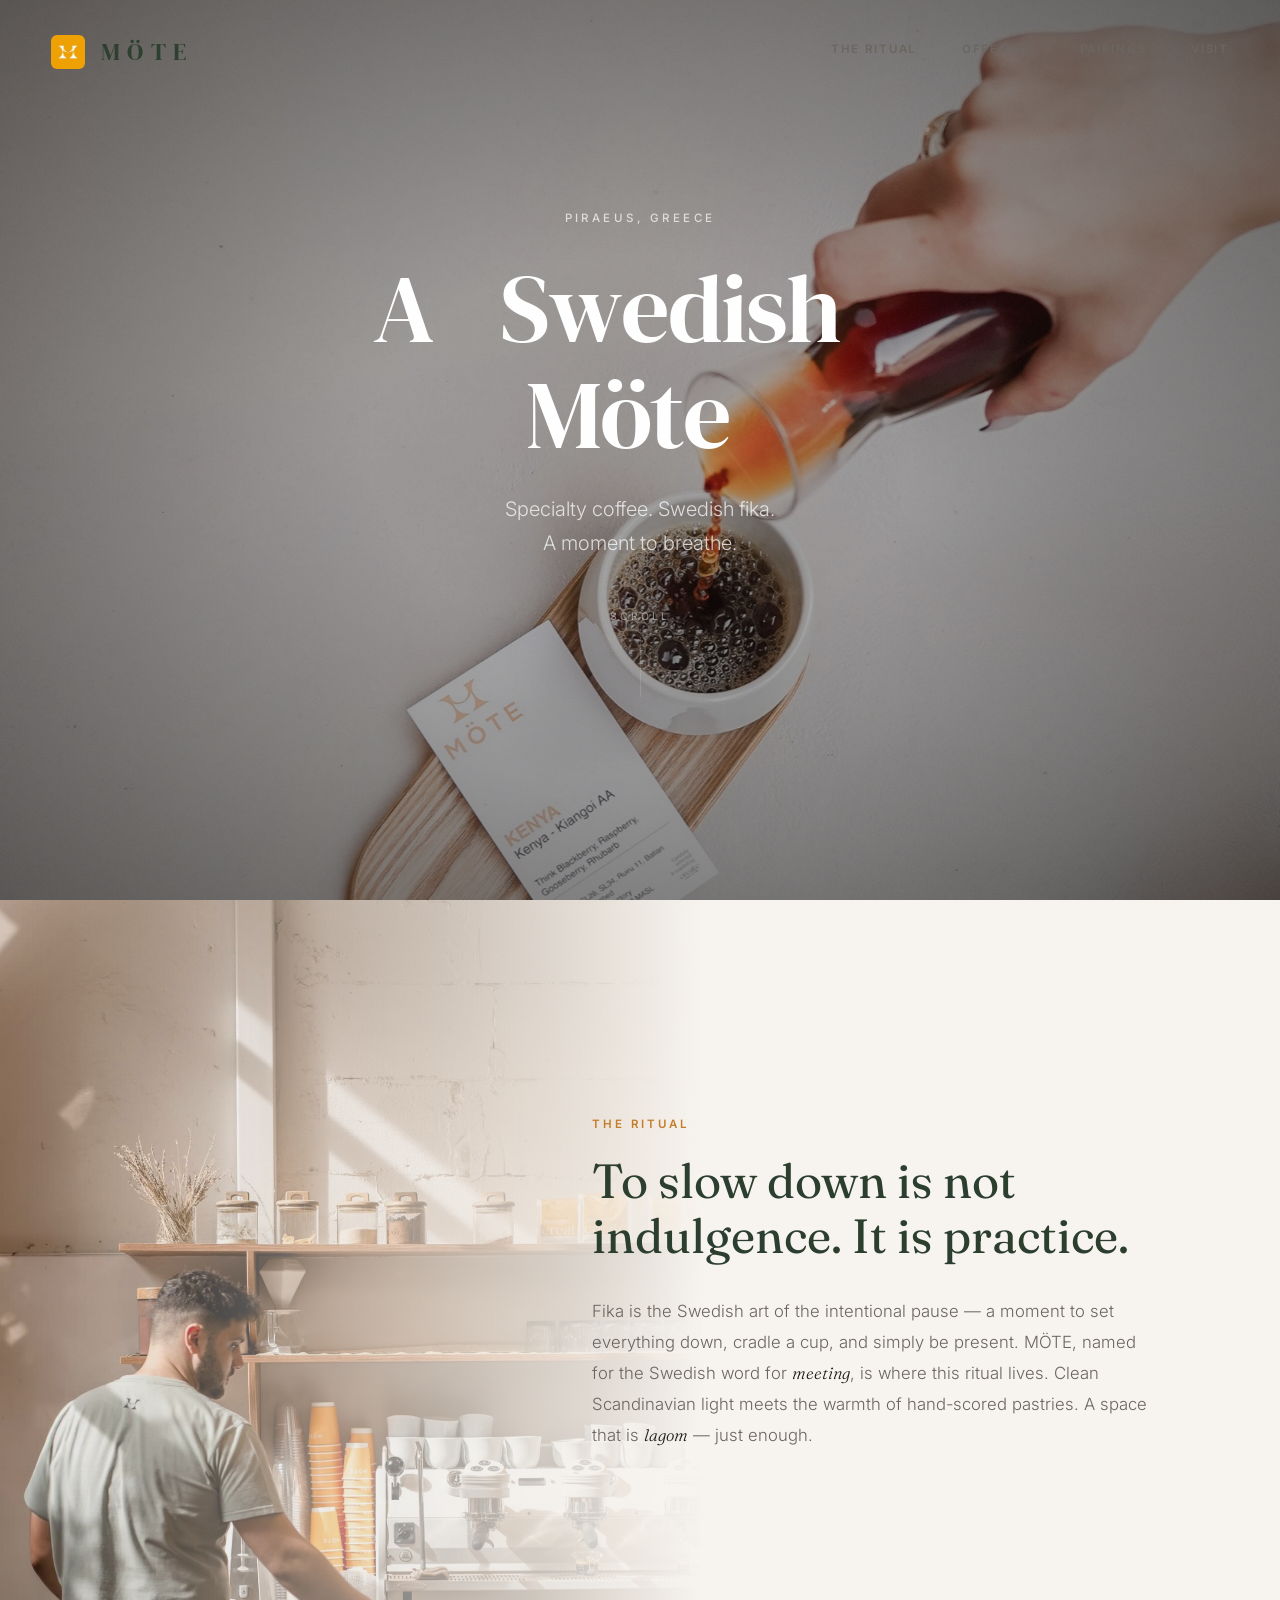
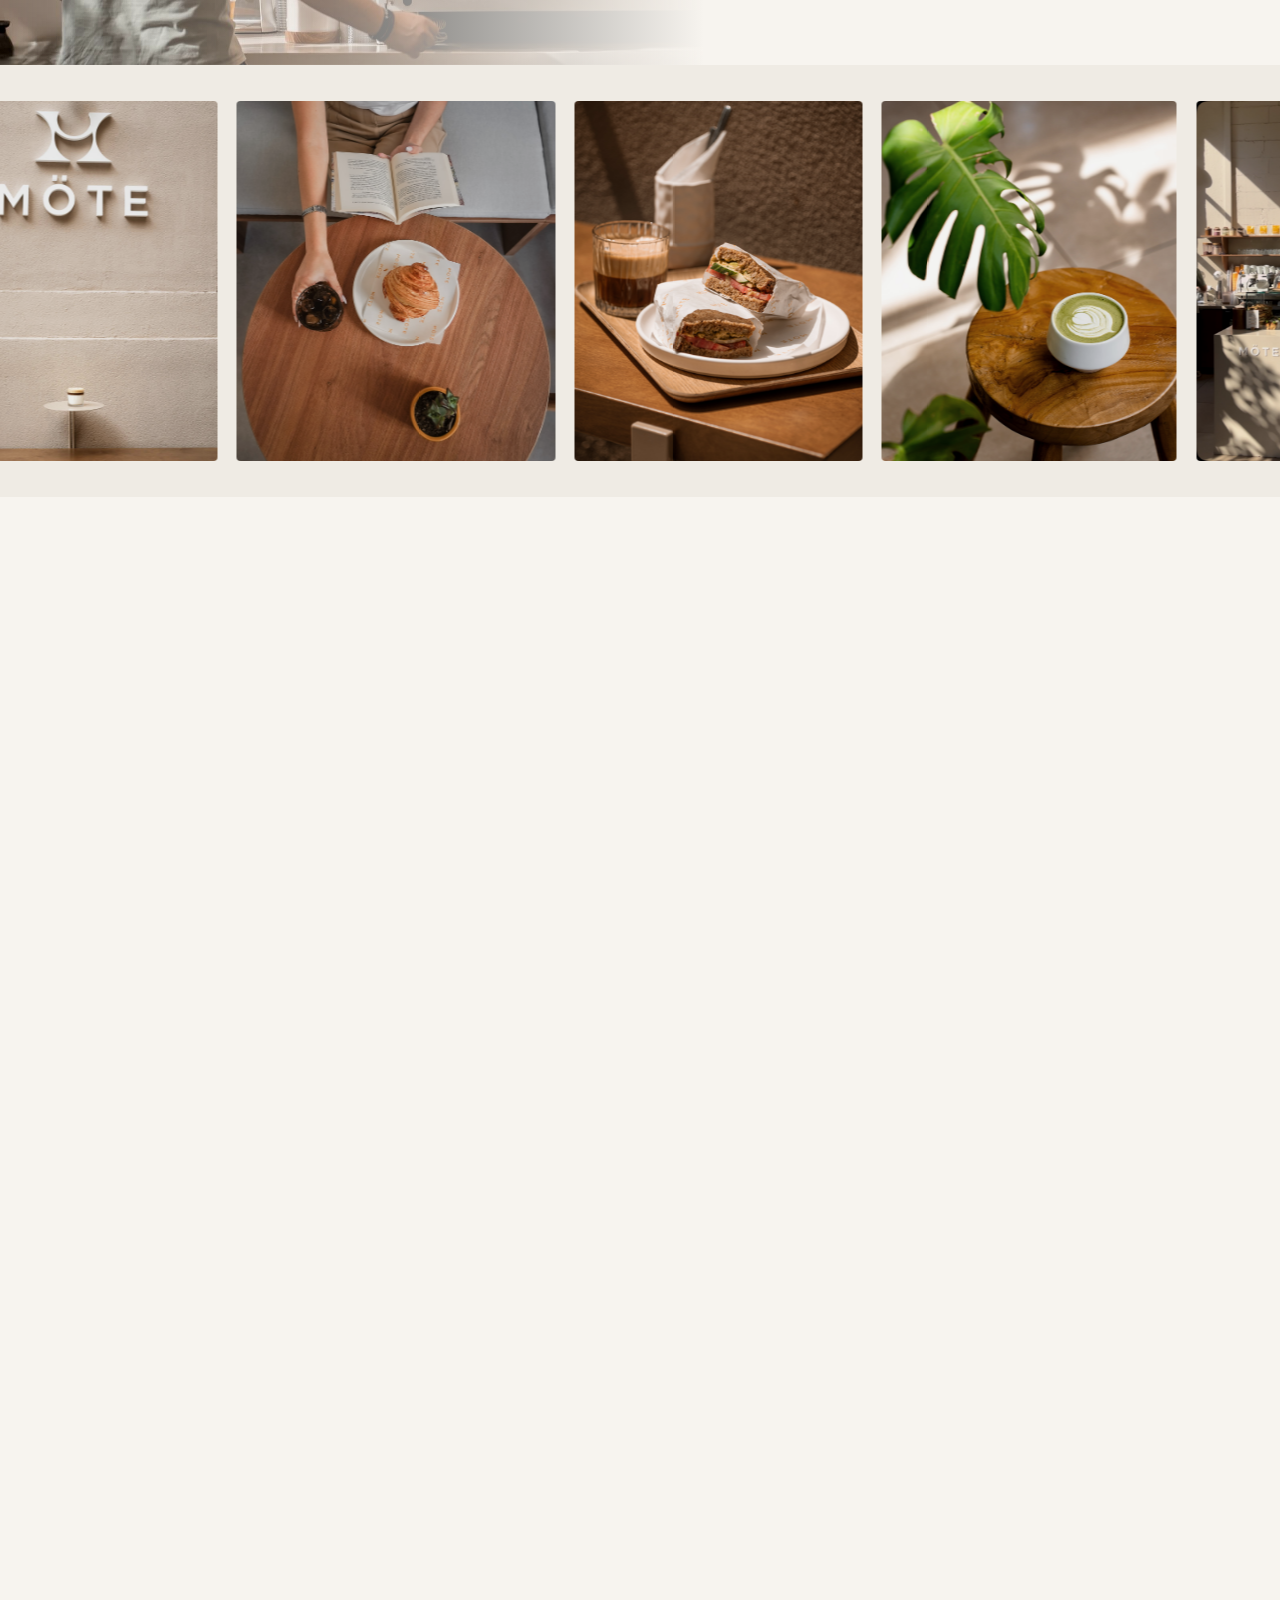
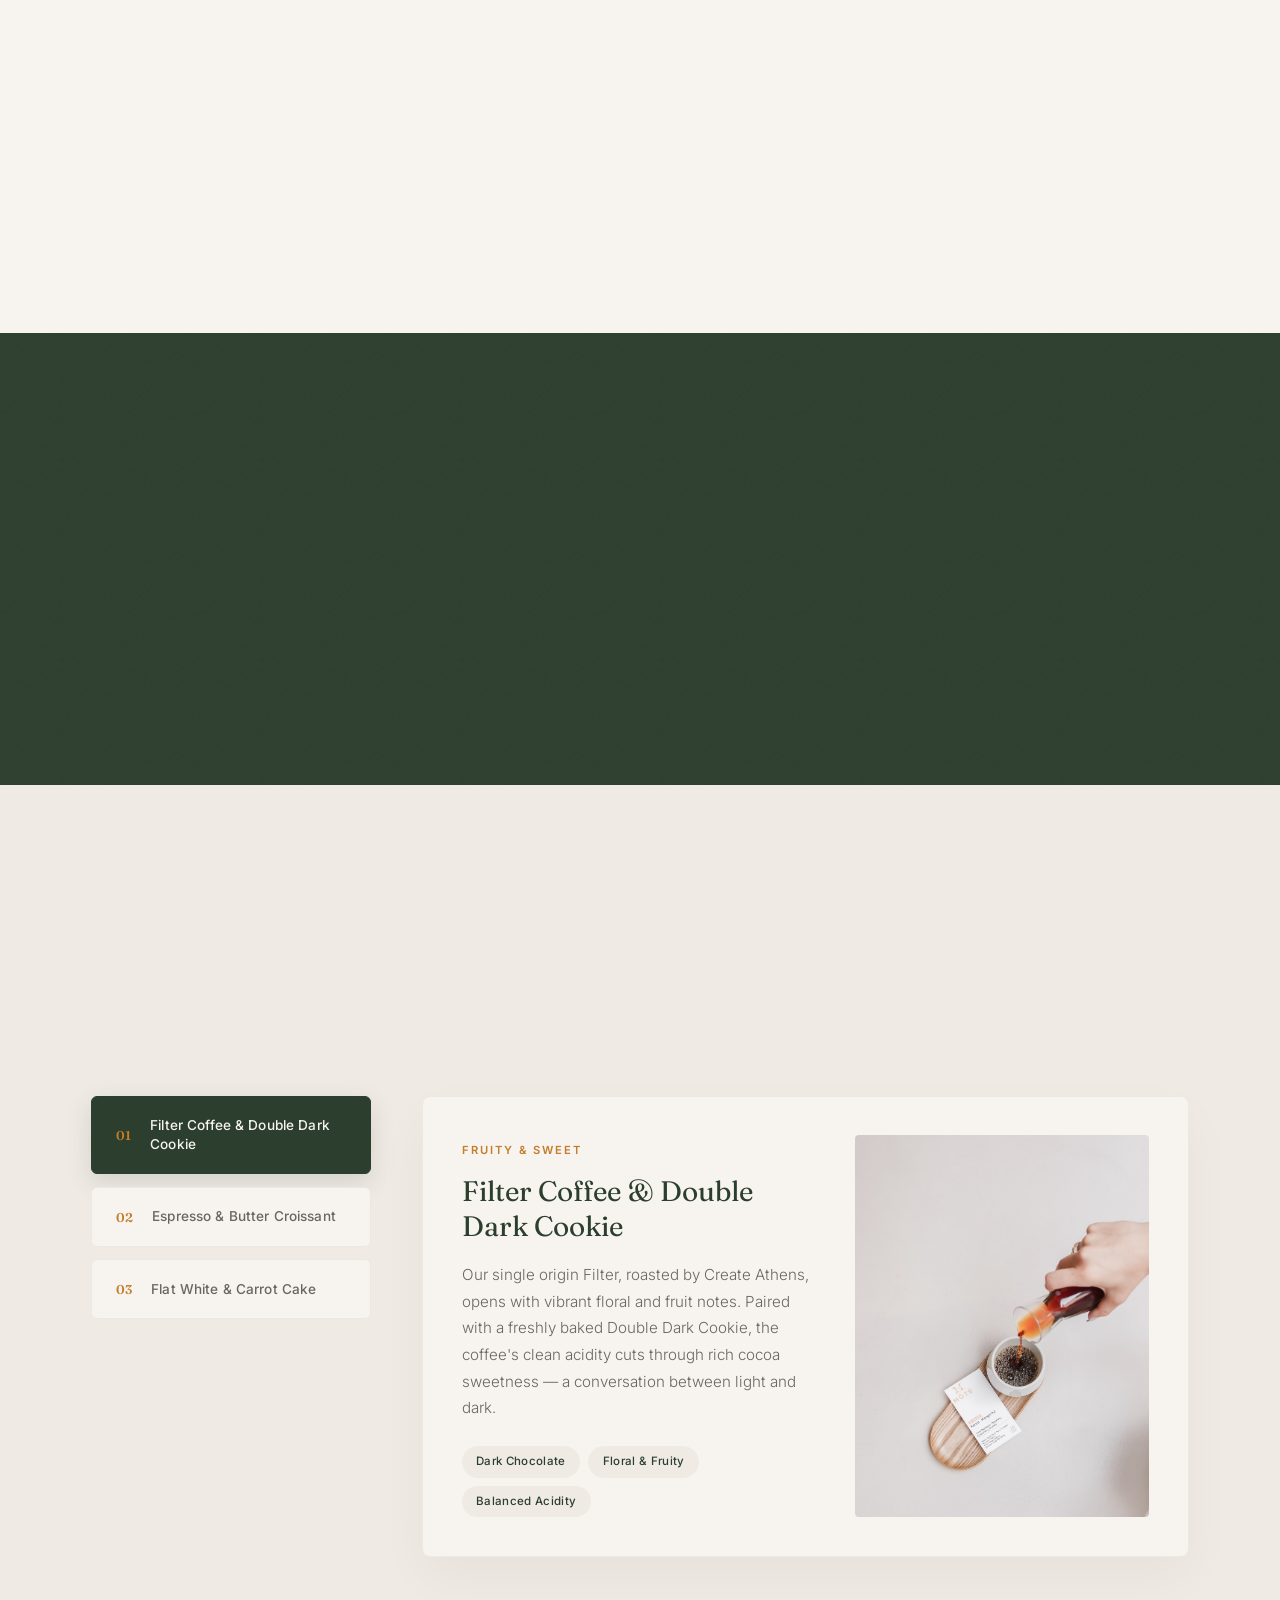
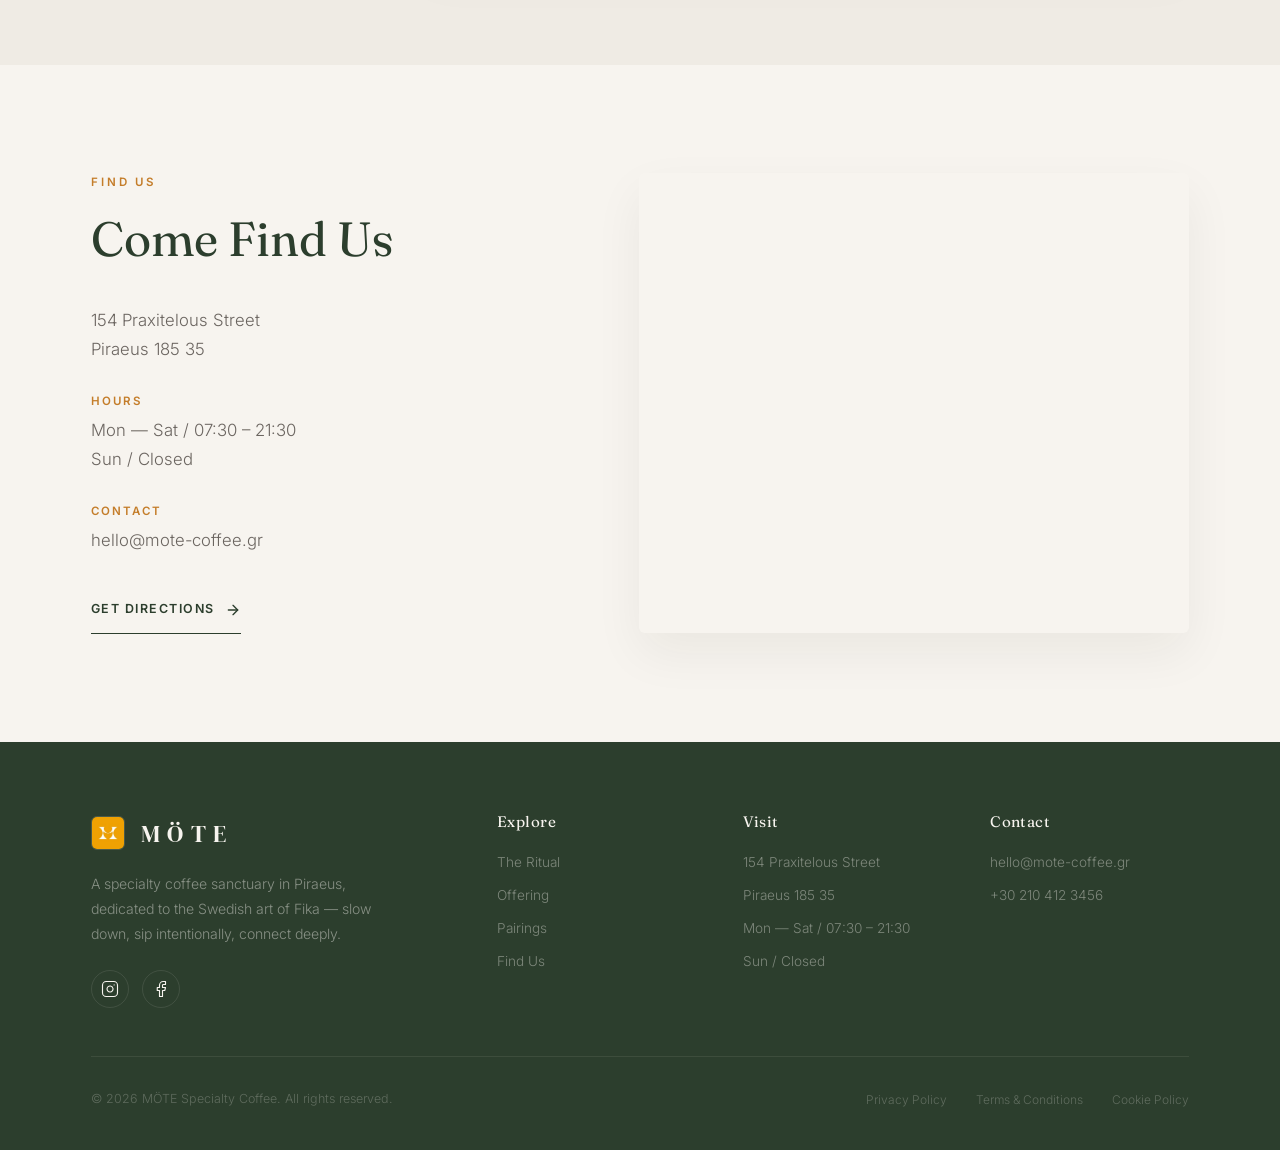
==== index.html @ 681afc08 "Initial commit: Premium Redesign" ====
<!DOCTYPE html>
<html lang="en">

<head>
    <meta charset="UTF-8">
    <meta name="viewport" content="width=device-width, initial-scale=1.0">
    <title>MÖTE | Specialty Coffee & Swedish Fika — Piraeus</title>
    <meta name="description" content="MÖTE is a premium specialty coffee sanctuary in Piraeus, Greece. Dedicated to the Swedish art of Fika — slow down, sip intentionally, connect deeply.">
    <link rel="stylesheet" href="style.css">
    <!-- Google Fonts: DM Serif Display (cinematic display), Fraunces (optical serif), Inter (modern sans) -->
    <link rel="preconnect" href="https://fonts.googleapis.com">
    <link rel="preconnect" href="https://fonts.gstatic.com" crossorigin>
    <link href="https://fonts.googleapis.com/css2?family=DM+Serif+Display:ital@0;1&family=Fraunces:ital,opsz,wght@0,9..144,300..600;1,9..144,300..600&family=Inter:wght@300;400;500;600&display=swap" rel="stylesheet">
</head>

<body>

    <!-- Navigation -->
    <nav class="nav" id="nav">
        <div class="nav-container">
            <a href="#" class="logo">
                <img src="images/logo.jpg" alt="MÖTE Logo" class="logo-icon">
                <span>MÖTE</span>
            </a>
            <div class="nav-links">
                <a href="#fika">The Ritual</a>
                <a href="#menu">Offering</a>
                <a href="#pairing">Pairings</a>
                <a href="#visit">Visit</a>
            </div>
            <button class="nav-toggle" id="nav-toggle" aria-label="Menu" aria-expanded="false">
                <span class="nav-toggle-line"></span>
                <span class="nav-toggle-line"></span>
            </button>
        </div>
    </nav>

    <!-- Mobile Nav Overlay -->
    <div class="nav-overlay" id="nav-overlay">
        <nav class="nav-overlay-content">
            <a href="#fika">The Ritual</a>
            <a href="#menu">Offering</a>
            <a href="#pairing">Pairings</a>
            <a href="#visit">Visit</a>
        </nav>
        <div class="nav-overlay-footer">
            <p>154 Praxitelous, Piraeus</p>
            <p>Mon — Sat / 07:30 – 21:30</p>
        </div>
    </div>

    <main>
        <!-- Hero — Cinematic Full-Bleed -->
        <section class="hero" id="home">
            <div class="hero-media">
                <img src="images/cover.jpg" alt="Specialty coffee and warm atmosphere at MÖTE café" class="hero-img" id="hero-img">
                <div class="hero-grain"></div>
                <div class="hero-vignette"></div>
            </div>
            <div class="hero-content">
                <span class="hero-eyebrow" id="hero-eyebrow">Piraeus, Greece</span>
                <h1 class="hero-title" id="hero-title">A Swedish Möte</h1>
                <p class="hero-subtitle" id="hero-subtitle">Specialty coffee. Swedish fika. <br>A moment to breathe.</p>
                <div class="scroll-cue" id="scroll-cue">
                    <span>Scroll</span>
                    <div class="scroll-line"></div>
                </div>
            </div>
        </section>

        <!-- Philosophy — The Ritual of Fika & Lagom -->
        <section class="philosophy" id="fika">
            <div class="philosophy-image-wrapper">
                <img src="images/621799567_18037394078755387_5032370032714795248_n.jpg"
                    alt="MÖTE barista crafting specialty coffee" class="philosophy-img">
            </div>
            <div class="philosophy-content reveal">
                <span class="label">The Ritual</span>
                <h2>To slow down is not indulgence. It is practice.</h2>
                <p>Fika is the Swedish art of the intentional pause — a moment to set everything down, cradle a cup,
                    and simply be present. MÖTE, named for the Swedish word for <em>meeting</em>, is where this ritual
                    lives. Clean Scandinavian light meets the warmth of hand-scored pastries. A space that is
                    <em>lagom</em> — just enough.</p>
            </div>
        </section>

        <!-- Horizontal Image Gallery -->
        <section class="gallery" id="gallery">
            <div class="gallery-track" id="gallery-track">
                <img src="images/out.jpg" alt="MÖTE café exterior">
                <img src="images/469276581_17969972219803631_2261648514776107215_n.jpg" alt="Coffee preparation">
                <img src="images/482353722_633061116153341_1772977118099903969_n.jpg" alt="Interior atmosphere">
                <img src="images/469221690_17969968943803631_3225462497463304634_n.jpg" alt="Fresh pastries">
                <img src="images/515504996_17994661865803631_379811639104698673_n.jpg" alt="Latte art">
                <img src="images/491689628_661590469967072_8772545290354545613_n.jpg" alt="Barista at work">
                <img src="images/625114309_18165085792397144_1194228851103273685_n.jpg" alt="Coffee beans">
                <img src="images/500056106_695466493179294_767985321428965805_n.jpg" alt="Cozy seating">
                <img src="images/out3.jpg" alt="Street view">
                <img src="images/croissant.jpg" alt="Golden croissant">
            </div>
        </section>

        <!-- Menu — The Offering -->
        <section class="menu" id="menu">
            <div class="container">
                <div class="section-header reveal">
                    <span class="label">The Offering</span>
                    <h2>Roasted with Intention</h2>
                    <div class="menu-tabs">
                        <button class="menu-tab-btn active" data-menu-tab="text">Specialty Board</button>
                        <button class="menu-tab-btn" data-menu-tab="visual">Visual Menu</button>
                    </div>
                </div>

                <!-- Editorial Text Menu -->
                <div class="menu-tab-content active" id="menu-tab-text">
                    <div class="menu-editorial">
                        <div class="menu-category reveal">
                            <div class="menu-category-header">
                                <h3>Specialty Coffee</h3>
                                <span class="cat-count">04 selections</span>
                            </div>
                            <ul class="menu-items reveal-stagger">
                                <li class="menu-item">
                                    <span class="menu-item-name">Filter Coffee</span>
                                    <span class="menu-item-desc">Single origin micro-lots by Create Athens</span>
                                </li>
                                <li class="menu-item">
                                    <span class="menu-item-name">Cold Brew</span>
                                    <span class="menu-item-desc">Slow-steeped, clean, effortlessly smooth</span>
                                </li>
                                <li class="menu-item">
                                    <span class="menu-item-name">Espresso</span>
                                    <span class="menu-item-desc">Double shot, sweet & vibrant</span>
                                </li>
                                <li class="menu-item">
                                    <span class="menu-item-name">Flat White</span>
                                    <span class="menu-item-desc">Silky steamed milk, perfect equilibrium</span>
                                </li>
                            </ul>
                        </div>

                        <div class="menu-category reveal">
                            <div class="menu-category-header">
                                <h3>Cakes & Bakes</h3>
                                <span class="cat-count">04 selections</span>
                            </div>
                            <ul class="menu-items reveal-stagger">
                                <li class="menu-item">
                                    <span class="menu-item-name">Carrot Cake</span>
                                    <span class="menu-item-desc">Moist, warmly spiced, rich cream cheese</span>
                                </li>
                                <li class="menu-item">
                                    <span class="menu-item-name">Butter Croissant</span>
                                    <span class="menu-item-desc">Flaky, golden, baked before dawn</span>
                                </li>
                                <li class="menu-item">
                                    <span class="menu-item-name">Babka Pistachio</span>
                                    <span class="menu-item-desc">Twisted brioche, pistachio cream swirl</span>
                                </li>
                                <li class="menu-item">
                                    <span class="menu-item-name">Double Dark Cookie</span>
                                    <span class="menu-item-desc">Soft-baked, premium dark chocolate chunks</span>
                                </li>
                            </ul>
                        </div>

                        <div class="menu-category reveal">
                            <div class="menu-category-header">
                                <h3>Between Breads</h3>
                                <span class="cat-count">04 selections</span>
                            </div>
                            <ul class="menu-items reveal-stagger">
                                <li class="menu-item">
                                    <span class="menu-item-name">Truffle Bresaola</span>
                                    <span class="menu-item-desc">Aged bresaola, truffle paste, rocket, sourdough</span>
                                </li>
                                <li class="menu-item">
                                    <span class="menu-item-name">Salmon Bagel</span>
                                    <span class="menu-item-desc">Cured salmon, cream cheese, fresh dill</span>
                                </li>
                                <li class="menu-item">
                                    <span class="menu-item-name">Avo Toast</span>
                                    <span class="menu-item-desc">Smashed avocado, cherry tomato, microgreens</span>
                                </li>
                                <li class="menu-item">
                                    <span class="menu-item-name">Möte Egg Salad</span>
                                    <span class="menu-item-desc">Signature house-made, soft brioche bun</span>
                                </li>
                            </ul>
                        </div>
                    </div>
                </div>

                <!-- Visual Menu -->
                <div class="menu-tab-content" id="menu-tab-visual">
                    <div class="menu-boards-grid">
                        <div class="menu-board-card reveal">
                            <a href="Menu – Möte_files/mote_piraeus_menu_easter_01.jpg" target="_blank"
                                class="menu-board-link">
                                <img src="Menu – Möte_files/mote_piraeus_menu_easter_01.jpg" alt="MÖTE Menu Page 1"
                                    class="menu-board-img">
                                <div class="menu-board-overlay">
                                    <span class="zoom-icon">⤢</span>
                                    <span>View Full Menu</span>
                                </div>
                            </a>
                        </div>
                        <div class="menu-board-card reveal">
                            <a href="Menu – Möte_files/mote_piraeus_menu_easter_02.jpg" target="_blank"
                                class="menu-board-link">
                                <img src="Menu – Möte_files/mote_piraeus_menu_easter_02.jpg" alt="MÖTE Menu Page 2"
                                    class="menu-board-img">
                                <div class="menu-board-overlay">
                                    <span class="zoom-icon">⤢</span>
                                    <span>View Full Menu</span>
                                </div>
                            </a>
                        </div>
                    </div>
                </div>
            </div>
        </section>

        <!-- Definition Banner — MÖTE -->
        <section class="visual-break">
            <div class="definition-wrapper reveal">
                <h2 class="def-title">MÖTE</h2>
                <p class="def-phonetic">möte (Swedish) · /ˈmøː.tɛ/</p>
                <p class="def-meaning"><strong>meeting;</strong> an unplanned encounter or an agreed upon event</p>
                <p class="def-quote">"A moment shared over coffee. An encounter with intention."</p>
            </div>
        </section>

        <!-- Fika Pairing Guide -->
        <section class="pairing" id="pairing">
            <div class="container">
                <div class="section-header reveal">
                    <span class="label">The Perfect Match</span>
                    <h2>Perfect Together</h2>
                    <p class="section-subtitle">Every roast has a counterpart. Every bite, a companion.</p>
                </div>

                <div class="pairing-container reveal">
                    <div class="pairing-selector">
                        <button class="pairing-btn active magnetic" data-pairing="filter">
                            <span class="btn-num">01</span>
                            <span class="btn-text">Filter Coffee & Double Dark Cookie</span>
                        </button>
                        <button class="pairing-btn magnetic" data-pairing="espresso">
                            <span class="btn-num">02</span>
                            <span class="btn-text">Espresso & Butter Croissant</span>
                        </button>
                        <button class="pairing-btn magnetic" data-pairing="flatwhite">
                            <span class="btn-num">03</span>
                            <span class="btn-text">Flat White & Carrot Cake</span>
                        </button>
                    </div>

                    <div class="pairing-display">
                        <div class="pairing-card active" id="pair-filter">
                            <div class="pair-info">
                                <span class="pair-tag">Fruity & Sweet</span>
                                <h3>Filter Coffee & Double Dark Cookie</h3>
                                <p class="pair-desc">Our single origin Filter, roasted by Create Athens, opens with
                                    vibrant floral and fruit notes. Paired with a freshly baked Double Dark Cookie, the
                                    coffee's clean acidity cuts through rich cocoa sweetness — a conversation between
                                    light and dark.</p>
                                <div class="flavor-notes">
                                    <span>Dark Chocolate</span>
                                    <span>Floral & Fruity</span>
                                    <span>Balanced Acidity</span>
                                </div>
                            </div>
                            <div class="pair-image">
                                <img src="images/cover.jpg" alt="Filter Coffee and Double Dark Cookie pairing">
                            </div>
                        </div>

                        <div class="pairing-card reverse" id="pair-espresso">
                            <div class="pair-info">
                                <span class="pair-tag">Classic Morning</span>
                                <h3>Espresso & Butter Croissant</h3>
                                <p class="pair-desc">A double shot of our Create Athens blend — rich cacao, dark cherry
                                    undertones. Alongside a flaky, golden croissant: bold bitterness meets buttery
                                    warmth. The simplest rituals are often the most complete.</p>
                                <div class="flavor-notes">
                                    <span>Dark Chocolate</span>
                                    <span>Flaky Butter</span>
                                    <span>Cherry Acidity</span>
                                </div>
                            </div>
                            <div class="pair-image">
                                <img src="images/croissant.jpg" alt="Espresso and Butter Croissant pairing">
                            </div>
                        </div>

                        <div class="pairing-card" id="pair-flatwhite">
                            <div class="pair-info">
                                <span class="pair-tag">Cozy Comfort</span>
                                <h3>Flat White & Carrot Cake</h3>
                                <p class="pair-desc">Silky steamed milk meets our smooth blend — toasted hazelnut
                                    warmth. A forkful of moist, spiced carrot cake with cream cheese. The kind of
                                    afternoon you don't want to end.</p>
                                <div class="flavor-notes">
                                    <span>Toasted Hazelnut</span>
                                    <span>Warm Spices</span>
                                    <span>Sweet Frosting</span>
                                </div>
                            </div>
                            <div class="pair-image">
                                <img src="images/capucino.jpg" alt="Flat White and Carrot Cake pairing">
                            </div>
                        </div>
                    </div>
                </div>
            </div>
        </section>

        <!-- Visit -->
        <section class="visit" id="visit">
            <div class="container">
                <div class="visit-grid">
                    <div class="visit-info reveal">
                        <span class="label">Find Us</span>
                        <h2>Come Find Us</h2>
                        <div class="info-block">
                            <p>154 Praxitelous Street</p>
                            <p>Piraeus 185 35</p>
                        </div>
                        <div class="info-block">
                            <h4>Hours</h4>
                            <p>Mon — Sat / 07:30 – 21:30</p>
                            <p>Sun / Closed</p>
                        </div>
                        <div class="info-block">
                            <h4>Contact</h4>
                            <p>hello@mote-coffee.gr</p>
                        </div>
                        <a href="https://maps.google.com/?q=Möte+Specialty+Coffee+Piraeus" target="_blank"
                            rel="noopener noreferrer" class="directions-link magnetic">
                            Get Directions
                            <svg width="16" height="16" viewBox="0 0 24 24" fill="none" stroke="currentColor"
                                stroke-width="2" stroke-linecap="round" stroke-linejoin="round">
                                <line x1="5" y1="12" x2="19" y2="12"></line>
                                <polyline points="12 5 19 12 12 19"></polyline>
                            </svg>
                        </a>
                    </div>
                    <div class="visit-map reveal">
                        <iframe
                            src="https://maps.google.com/maps?q=M%C3%B6te%20Specialty%20Coffee,%20%CE%A0%CF%81%CE%B1%CE%BE%CE%B9%CF%84%CE%AD%CE%BB%CE%BF%CF%85%CF%82%20154,%20%CE%A0%CE%B5%CE%B9%CF%81%CE%B1%CE%B9%CE%AC%CF%82%20185%2035&t=&z=17&ie=UTF8&iwloc=&output=embed"
                            width="100%" height="460" style="border:0;" allowfullscreen="" loading="lazy"
                            referrerpolicy="no-referrer-when-downgrade" title="MÖTE café location on Google Maps"></iframe>
                    </div>
                </div>
            </div>
        </section>
    </main>

    <!-- Footer -->
    <footer class="footer">
        <div class="footer-container">
            <div class="footer-top">
                <div class="footer-brand">
                    <a href="#" class="logo">
                        <img src="images/logo.jpg" alt="MÖTE Logo" class="logo-icon">
                        <span>MÖTE</span>
                    </a>
                    <p class="footer-tagline">A specialty coffee sanctuary in Piraeus, dedicated to the Swedish art of
                        Fika — slow down, sip intentionally, connect deeply.</p>
                    <div class="footer-socials">
                        <a href="https://www.instagram.com/mote.coffee/" target="_blank" rel="noopener noreferrer"
                            aria-label="Instagram" class="magnetic">
                            <svg width="18" height="18" viewBox="0 0 24 24" fill="none" stroke="currentColor"
                                stroke-width="1.5" stroke-linecap="round" stroke-linejoin="round">
                                <rect x="2" y="2" width="20" height="20" rx="5" ry="5"></rect>
                                <path d="M16 11.37A4 4 0 1 1 12.63 8 4 4 0 0 1 16 11.37z"></path>
                                <line x1="17.5" y1="6.5" x2="17.51" y2="6.5"></line>
                            </svg>
                        </a>
                        <a href="https://www.facebook.com/mote.coffee/?locale=el_GR/" target="_blank"
                            rel="noopener noreferrer" aria-label="Facebook" class="magnetic">
                            <svg width="18" height="18" viewBox="0 0 24 24" fill="none" stroke="currentColor"
                                stroke-width="1.5" stroke-linecap="round" stroke-linejoin="round">
                                <path d="M18 2h-3a5 5 0 0 0-5 5v3H7v4h3v8h4v-8h3l1-4h-4V7a1 1 0 0 1 1-1h3z"></path>
                            </svg>
                        </a>
                    </div>
                </div>

                <div class="footer-column">
                    <h5>Explore</h5>
                    <ul>
                        <li><a href="#fika">The Ritual</a></li>
                        <li><a href="#menu">Offering</a></li>
                        <li><a href="#pairing">Pairings</a></li>
                        <li><a href="#visit">Find Us</a></li>
                    </ul>
                </div>

                <div class="footer-column">
                    <h5>Visit</h5>
                    <ul>
                        <li>154 Praxitelous Street</li>
                        <li>Piraeus 185 35</li>
                        <li>Mon — Sat / 07:30 – 21:30</li>
                        <li>Sun / Closed</li>
                    </ul>
                </div>

                <div class="footer-column">
                    <h5>Contact</h5>
                    <ul>
                        <li><a href="mailto:hello@mote-coffee.gr">hello@mote-coffee.gr</a></li>
                        <li><a href="tel:+302104123456">+30 210 412 3456</a></li>
                    </ul>
                </div>
            </div>

            <div class="footer-bottom">
                <p>&copy; 2026 MÖTE Specialty Coffee. All rights reserved.</p>
                <div class="footer-legal">
                    <a href="#">Privacy Policy</a>
                    <a href="#">Terms & Conditions</a>
                    <a href="#">Cookie Policy</a>
                </div>
            </div>
        </div>
    </footer>

    <script src="main.js"></script>
</body>

</html>
---- style.css ----
/* ============================================================
   MÖTE — Premium Specialty Coffee & Swedish Fika
   Bespoke Digital Experience
   ============================================================ */

/* --- Design Tokens --- */
:root {
    /* Color Palette — Nordic Luxury */
    --bg-primary: #F7F4EF;
    --bg-secondary: #EFEBE4;
    --bg-tertiary: #E8E3DA;
    --text-primary: #1A1A18;
    --text-secondary: #6B6560;
    --text-tertiary: #9A9490;
    --accent-deep: #2C3E2D;
    --accent-warm: #C47D2A;
    --accent-cream: #E8DFD0;
    --border-subtle: rgba(44, 62, 45, 0.06);
    --white: #FFFFFF;

    /* Typography */
    --font-display: 'DM Serif Display', serif;
    --font-serif: 'Fraunces', serif;
    --font-sans: 'Inter', sans-serif;

    /* Spacing */
    --gutter: clamp(1.5rem, 4vw, 6rem);
    --section-pad: clamp(6rem, 12vh, 12rem);

    /* Transitions */
    --ease-out-expo: cubic-bezier(0.16, 1, 0.3, 1);
    --ease-out-quart: cubic-bezier(0.25, 1, 0.5, 1);
    --ease-in-out: cubic-bezier(0.65, 0, 0.35, 1);
    --t-fast: 0.35s;
    --t-medium: 0.7s;
    --t-slow: 1.2s;
}

/* --- Reset --- */
*, *::before, *::after {
    margin: 0;
    padding: 0;
    box-sizing: border-box;
}

html {
    font-size: 16px;
    -webkit-text-size-adjust: 100%;
}

body {
    background-color: var(--bg-primary);
    color: var(--text-primary);
    font-family: var(--font-sans);
    font-weight: 400;
    line-height: 1.65;
    -webkit-font-smoothing: antialiased;
    -moz-osx-font-smoothing: grayscale;
    overflow-x: hidden;
}

img {
    display: block;
    max-width: 100%;
    height: auto;
}

a {
    color: inherit;
    text-decoration: none;
}

button {
    background: none;
    border: none;
    cursor: pointer;
    font-family: inherit;
}

ul {
    list-style: none;
}

/* --- Film Grain Overlay --- */
body::after {
    content: '';
    position: fixed;
    top: 0;
    left: 0;
    width: 100%;
    height: 100%;
    pointer-events: none;
    z-index: 9999;
    opacity: 0.025;
    background-image: url("data:image/svg+xml,%3Csvg viewBox='0 0 256 256' xmlns='http://www.w3.org/2000/svg'%3E%3Cfilter id='noise'%3E%3CfeTurbulence type='fractalNoise' baseFrequency='0.9' numOctaves='4' stitchTiles='stitch'/%3E%3C/filter%3E%3Crect width='100%25' height='100%25' filter='url(%23noise)'/%3E%3C/svg%3E");
    background-repeat: repeat;
    background-size: 200px 200px;
}

/* ============================================================
   TYPOGRAPHY
   ============================================================ */
h1, h2, h3, h4, h5 {
    font-weight: 400;
    line-height: 1.1;
}

h1 {
    font-family: var(--font-display);
    font-size: clamp(3.2rem, 8vw, 6rem);
    letter-spacing: -0.02em;
    color: var(--white);
}

h2 {
    font-family: var(--font-serif);
    font-size: clamp(2rem, 4.5vw, 3rem);
    color: var(--accent-deep);
    line-height: 1.15;
}

h3 {
    font-family: var(--font-serif);
    font-size: clamp(1.4rem, 2.5vw, 1.8rem);
    color: var(--accent-deep);
}

.label {
    display: block;
    font-family: var(--font-sans);
    text-transform: uppercase;
    letter-spacing: 0.25em;
    font-size: 0.72rem;
    font-weight: 600;
    color: var(--accent-warm);
    margin-bottom: 1.2rem;
}

/* ============================================================
   NAVIGATION
   ============================================================ */
.nav {
    position: fixed;
    top: 0;
    width: 100%;
    padding: 2rem 0;
    z-index: 1000;
    transition: background var(--t-fast) ease,
                padding var(--t-fast) ease,
                box-shadow var(--t-fast) ease;
}

.nav.scrolled {
    background: rgba(247, 244, 239, 0.88);
    backdrop-filter: blur(20px);
    -webkit-backdrop-filter: blur(20px);
    padding: 1rem 0;
    box-shadow: 0 1px 0 var(--border-subtle);
}

.nav-container {
    max-width: 1400px;
    margin: 0 auto;
    padding: 0 var(--gutter);
    display: flex;
    justify-content: space-between;
    align-items: center;
}

.logo {
    display: flex;
    align-items: center;
    gap: 1rem;
    text-decoration: none;
    transition: opacity var(--t-fast) ease;
}

.logo:hover {
    opacity: 0.75;
}

.logo-icon {
    height: 34px;
    width: 34px;
    border-radius: 6px;
    object-fit: cover;
}

.logo span {
    font-family: var(--font-display);
    font-size: 1.5rem;
    letter-spacing: 0.3em;
    color: var(--accent-deep);
}

.nav-links {
    display: flex;
    align-items: center;
    gap: 2.8rem;
}

.nav-links a {
    position: relative;
    font-size: 0.72rem;
    font-weight: 600;
    text-transform: uppercase;
    letter-spacing: 0.15em;
    color: var(--text-secondary);
    transition: color var(--t-fast) ease;
    padding-bottom: 4px;
}

.nav-links a::after {
    content: '';
    position: absolute;
    bottom: 0;
    left: 0;
    width: 0;
    height: 1.5px;
    background: var(--accent-warm);
    transition: width var(--t-fast) var(--ease-out-expo);
}

.nav-links a:hover,
.nav-links a.active {
    color: var(--text-primary);
}

.nav-links a:hover::after,
.nav-links a.active::after {
    width: 100%;
}

/* --- Mobile Nav Toggle --- */
.nav-toggle {
    display: none;
    flex-direction: column;
    justify-content: center;
    align-items: center;
    width: 44px;
    height: 44px;
    gap: 7px;
    z-index: 1100;
    position: relative;
}

.nav-toggle-line {
    display: block;
    width: 26px;
    height: 1.5px;
    background: var(--accent-deep);
    transition: transform var(--t-fast) var(--ease-out-expo),
                opacity var(--t-fast) ease;
    transform-origin: center;
}

.nav-toggle.active .nav-toggle-line:first-child {
    transform: translateY(4.25px) rotate(45deg);
}

.nav-toggle.active .nav-toggle-line:last-child {
    transform: translateY(-4.25px) rotate(-45deg);
}

/* --- Mobile Nav Overlay --- */
.nav-overlay {
    position: fixed;
    inset: 0;
    background: var(--bg-primary);
    z-index: 1050;
    display: flex;
    flex-direction: column;
    justify-content: center;
    align-items: center;
    opacity: 0;
    visibility: hidden;
    transition: opacity var(--t-medium) var(--ease-out-expo),
                visibility 0s linear var(--t-medium);
}

.nav-overlay.open {
    opacity: 1;
    visibility: visible;
    transition: opacity var(--t-medium) var(--ease-out-expo),
                visibility 0s linear 0s;
}

.nav-overlay-content {
    display: flex;
    flex-direction: column;
    align-items: center;
    gap: 0;
}

.nav-overlay-content a {
    font-family: var(--font-display);
    font-size: clamp(2rem, 6vw, 3rem);
    color: var(--accent-deep);
    padding: 0.6em 0;
    transform: translateY(30px);
    opacity: 0;
    transition: transform var(--t-medium) var(--ease-out-expo),
                opacity var(--t-medium) ease,
                color var(--t-fast) ease;
}

.nav-overlay.open .nav-overlay-content a {
    transform: translateY(0);
    opacity: 1;
}

.nav-overlay.open .nav-overlay-content a:nth-child(1) { transition-delay: 0.15s; }
.nav-overlay.open .nav-overlay-content a:nth-child(2) { transition-delay: 0.22s; }
.nav-overlay.open .nav-overlay-content a:nth-child(3) { transition-delay: 0.29s; }
.nav-overlay.open .nav-overlay-content a:nth-child(4) { transition-delay: 0.36s; }

.nav-overlay-content a:hover {
    color: var(--accent-warm);
}

.nav-overlay-footer {
    position: absolute;
    bottom: 3rem;
    text-align: center;
    opacity: 0;
    transform: translateY(15px);
    transition: all var(--t-medium) var(--ease-out-expo) 0.4s;
}

.nav-overlay.open .nav-overlay-footer {
    opacity: 1;
    transform: translateY(0);
}

.nav-overlay-footer p {
    font-size: 0.8rem;
    color: var(--text-tertiary);
    line-height: 1.8;
    font-weight: 300;
}

/* ============================================================
   HERO — Cinematic Full-Bleed
   ============================================================ */
.hero {
    position: relative;
    height: 100vh;
    height: 100dvh;
    min-height: 600px;
    display: flex;
    align-items: center;
    justify-content: center;
    text-align: center;
    overflow: hidden;
}

.hero-media {
    position: absolute;
    inset: 0;
    z-index: 1;
}

.hero-media img {
    width: 100%;
    height: 100%;
    object-fit: cover;
    transform: scale(1.08);
    transition: transform 0.1s ease-out;
    will-change: transform;
    filter: brightness(0.7) contrast(1.05) saturate(1.05);
}

.hero-vignette {
    position: absolute;
    inset: 0;
    background: radial-gradient(ellipse at center, transparent 30%, rgba(20, 18, 15, 0.5) 100%);
    z-index: 2;
}

.hero-grain {
    position: absolute;
    inset: 0;
    z-index: 3;
    opacity: 0.06;
    background-image: url("data:image/svg+xml,%3Csvg viewBox='0 0 512 512' xmlns='http://www.w3.org/2000/svg'%3E%3Cfilter id='noise'%3E%3CfeTurbulence type='fractalNoise' baseFrequency='0.65' numOctaves='3' stitchTiles='stitch'/%3E%3C/filter%3E%3Crect width='100%25' height='100%25' filter='url(%23noise)'/%3E%3C/svg%3E");
    background-repeat: repeat;
    background-size: 256px;
    pointer-events: none;
}

.hero-content {
    position: relative;
    z-index: 10;
    max-width: 800px;
    padding: 0 var(--gutter);
}

.hero-eyebrow {
    display: inline-block;
    font-size: 0.72rem;
    font-weight: 500;
    letter-spacing: 0.3em;
    text-transform: uppercase;
    color: rgba(255, 255, 255, 0.7);
    margin-bottom: 1.8rem;
    opacity: 0;
    transform: translateY(15px);
    transition: all var(--t-medium) var(--ease-out-expo);
}

.hero-eyebrow.visible {
    opacity: 1;
    transform: translateY(0);
}

.hero-title {
    margin-bottom: 1.5rem;
    color: var(--white);
}

/* Split text animation — each .char wrapper */
.hero-title .word {
    display: inline-block;
    overflow: hidden;
    vertical-align: bottom;
    margin-right: 0.25em;
}

.hero-title .char {
    display: inline-block;
    transform: translateY(110%);
    transition: transform 0.8s var(--ease-out-expo);
}

.hero-title .char.visible {
    transform: translateY(0);
}

.hero-subtitle {
    font-size: clamp(1rem, 1.8vw, 1.25rem);
    color: rgba(255, 255, 255, 0.75);
    font-weight: 300;
    line-height: 1.7;
    margin-bottom: 3rem;
    opacity: 0;
    transform: translateY(20px);
    transition: all var(--t-medium) var(--ease-out-expo);
}

.hero-subtitle.visible {
    opacity: 1;
    transform: translateY(0);
}

.scroll-cue {
    display: flex;
    flex-direction: column;
    align-items: center;
    gap: 0.8rem;
    opacity: 0;
    transform: translateY(15px);
    transition: all var(--t-medium) var(--ease-out-expo);
}

.scroll-cue.visible {
    opacity: 1;
    transform: translateY(0);
}

.scroll-cue span {
    font-size: 0.65rem;
    text-transform: uppercase;
    letter-spacing: 0.3em;
    color: rgba(255, 255, 255, 0.45);
    font-weight: 500;
}

.scroll-line {
    width: 1px;
    height: 60px;
    background: rgba(255, 255, 255, 0.12);
    position: relative;
    overflow: hidden;
}

.scroll-line::after {
    content: '';
    position: absolute;
    top: -100%;
    left: 0;
    width: 100%;
    height: 100%;
    background: var(--accent-warm);
    animation: scrollPulse 2.2s var(--ease-in-out) infinite;
}

@keyframes scrollPulse {
    0% { top: -100%; }
    100% { top: 100%; }
}

/* ============================================================
   CONTAINERS & LAYOUT
   ============================================================ */
.container {
    max-width: 1200px;
    margin: 0 auto;
    padding: var(--section-pad) var(--gutter);
}

.section-header {
    text-align: center;
    margin-bottom: clamp(3.5rem, 7vh, 6rem);
}

.section-header h2 {
    margin-top: 0.5rem;
}

.section-subtitle {
    font-size: clamp(1rem, 1.2vw, 1.1rem);
    color: var(--text-secondary);
    max-width: 520px;
    margin: 1.2rem auto 0;
    font-weight: 300;
    line-height: 1.7;
}

/* ============================================================
   PHILOSOPHY SECTION — Asymmetric Split
   ============================================================ */
.philosophy {
    min-height: 85vh;
    display: flex;
    align-items: center;
    justify-content: flex-end;
    padding: 0 10%;
    position: relative;
    overflow: hidden;
}

.philosophy-image-wrapper {
    position: absolute;
    top: 0;
    left: 0;
    width: 55%;
    height: 100%;
    overflow: hidden;
}

.philosophy-image-wrapper::after {
    content: '';
    position: absolute;
    inset: 0;
    background: linear-gradient(90deg, rgba(247, 244, 239, 0) 0%, var(--bg-primary) 100%);
    pointer-events: none;
}

.philosophy-img {
    width: 100%;
    height: 100%;
    object-fit: cover;
    object-position: 20% center;
    filter: brightness(0.92) contrast(1.02) saturate(0.95);
    transition: transform var(--t-slow) var(--ease-out-expo);
    will-change: transform;
}

.philosophy:hover .philosophy-img {
    transform: scale(1.03);
}

.philosophy-content {
    position: relative;
    z-index: 2;
    max-width: 560px;
}

.philosophy-content h2 {
    margin-bottom: 2rem;
}

.philosophy-content p {
    font-size: clamp(1.05rem, 1.3vw, 1.2rem);
    color: var(--text-secondary);
    line-height: 1.85;
    font-weight: 300;
}

.philosophy-content em {
    font-family: var(--font-serif);
    font-style: italic;
    color: var(--text-primary);
}

/* ============================================================
   HORIZONTAL GALLERY
   ============================================================ */
.gallery {
    padding: clamp(2rem, 4vh, 4rem) 0;
    overflow: hidden;
    background: var(--bg-secondary);
}

.gallery-track {
    display: flex;
    gap: clamp(0.8rem, 1.5vw, 1.5rem);
    will-change: transform;
    padding: 0 clamp(0.8rem, 1.5vw, 1.5rem);
}

.gallery-track img {
    height: clamp(220px, 30vw, 360px);
    width: auto;
    object-fit: cover;
    border-radius: 4px;
    flex-shrink: 0;
    filter: brightness(0.95) contrast(1.02) saturate(0.9);
    transition: filter var(--t-fast) ease, transform var(--t-fast) ease;
}

.gallery-track img:hover {
    filter: brightness(1) contrast(1) saturate(1);
    transform: scale(1.02);
}

/* ============================================================
   MENU SECTION — Editorial Magazine Layout
   ============================================================ */
.menu {
    background: var(--bg-primary);
}

/* Menu Tabs */
.menu-tabs {
    display: flex;
    justify-content: center;
    gap: 0.5rem;
    margin-top: 1.8rem;
}

.menu-tab-btn {
    padding: 0.7rem 1.8rem;
    border-radius: 100px;
    font-size: 0.75rem;
    font-weight: 600;
    text-transform: uppercase;
    letter-spacing: 0.1em;
    color: var(--text-secondary);
    border: 1px solid var(--border-subtle);
    transition: all var(--t-fast) var(--ease-out-expo);
}

.menu-tab-btn:hover {
    color: var(--text-primary);
    border-color: var(--accent-warm);
}

.menu-tab-btn.active {
    background: var(--accent-deep);
    color: var(--bg-primary);
    border-color: var(--accent-deep);
}

/* Tab Content */
.menu-tab-content {
    display: none;
}

.menu-tab-content.active {
    display: block;
    animation: contentFadeIn 0.6s var(--ease-out-expo) forwards;
}

@keyframes contentFadeIn {
    from { opacity: 0; transform: translateY(15px); }
    to   { opacity: 1; transform: translateY(0); }
}

/* Editorial Menu Grid */
.menu-editorial {
    display: flex;
    flex-direction: column;
    gap: clamp(3rem, 5vh, 5rem);
}

.menu-category {
    display: grid;
    grid-template-columns: 240px 1fr;
    gap: 2rem;
    align-items: start;
    padding-bottom: clamp(3rem, 5vh, 5rem);
    border-bottom: 1px solid var(--border-subtle);
}

.menu-category:last-child {
    padding-bottom: 0;
    border-bottom: none;
}

.menu-category-header h3 {
    font-size: clamp(1.3rem, 2vw, 1.6rem);
    font-weight: 400;
    position: sticky;
    top: 6rem;
}

.menu-category-header .cat-count {
    display: block;
    margin-top: 0.5rem;
    font-size: 0.72rem;
    font-weight: 500;
    color: var(--text-tertiary);
    letter-spacing: 0.08em;
}

.menu-items {
    display: flex;
    flex-direction: column;
    gap: 0;
}

.menu-item {
    display: flex;
    justify-content: space-between;
    align-items: baseline;
    padding: 1.2rem 0;
    border-bottom: 1px solid var(--border-subtle);
    cursor: default;
    transition: padding-left var(--t-fast) var(--ease-out-expo);
}

.menu-item:last-child {
    border-bottom: none;
}

.menu-item:hover {
    padding-left: 0.8rem;
}

.menu-item-name {
    font-size: 1.05rem;
    font-weight: 500;
    color: var(--text-primary);
    transition: color var(--t-fast) ease;
}

.menu-item:hover .menu-item-name {
    color: var(--accent-deep);
}

.menu-item-desc {
    font-size: 0.85rem;
    color: var(--text-tertiary);
    font-weight: 300;
    font-style: italic;
    margin-left: auto;
    padding-left: 2rem;
    text-align: right;
    max-width: 50%;
    transition: color var(--t-fast) ease;
}

.menu-item:hover .menu-item-desc {
    color: var(--text-secondary);
}

/* Visual Menu Boards */
.menu-boards-grid {
    display: grid;
    grid-template-columns: 1fr 1fr;
    gap: 2rem;
    max-width: 900px;
    margin: 2rem auto 0;
}

.menu-board-card {
    position: relative;
    border-radius: 6px;
    overflow: hidden;
    box-shadow: 0 15px 40px rgba(26, 26, 24, 0.06);
    transition: transform var(--t-medium) var(--ease-out-expo),
                box-shadow var(--t-medium) ease;
}

.menu-board-card:hover {
    transform: translateY(-6px);
    box-shadow: 0 25px 60px rgba(26, 26, 24, 0.1);
}

.menu-board-link {
    display: block;
}

.menu-board-img {
    width: 100%;
    height: auto;
    display: block;
    transition: transform var(--t-slow) var(--ease-out-expo);
}

.menu-board-card:hover .menu-board-img {
    transform: scale(1.03);
}

.menu-board-overlay {
    position: absolute;
    inset: 0;
    background: rgba(26, 26, 24, 0.45);
    backdrop-filter: blur(3px);
    display: flex;
    flex-direction: column;
    justify-content: center;
    align-items: center;
    gap: 0.6rem;
    opacity: 0;
    transition: opacity var(--t-fast) ease;
    color: var(--white);
    font-weight: 500;
    text-transform: uppercase;
    letter-spacing: 0.12em;
    font-size: 0.8rem;
}

.menu-board-card:hover .menu-board-overlay {
    opacity: 1;
}

.zoom-icon {
    font-size: 1.6rem;
}

/* ============================================================
   DEFINITION BANNER — MÖTE
   ============================================================ */
.visual-break {
    background: var(--accent-deep);
    padding: clamp(5rem, 10vh, 9rem) var(--gutter);
    text-align: center;
    position: relative;
    overflow: hidden;
}

.visual-break::before {
    content: '';
    position: absolute;
    inset: 0;
    opacity: 0.04;
    background-image: url("data:image/svg+xml,%3Csvg viewBox='0 0 512 512' xmlns='http://www.w3.org/2000/svg'%3E%3Cfilter id='noise'%3E%3CfeTurbulence type='fractalNoise' baseFrequency='0.8' numOctaves='4' stitchTiles='stitch'/%3E%3C/filter%3E%3Crect width='100%25' height='100%25' filter='url(%23noise)'/%3E%3C/svg%3E");
    background-size: 200px;
    pointer-events: none;
}

.definition-wrapper {
    position: relative;
    z-index: 2;
    max-width: 600px;
    margin: 0 auto;
}

.def-title {
    font-family: var(--font-display);
    font-size: clamp(3rem, 8vw, 5rem);
    letter-spacing: 0.25em;
    color: var(--bg-primary);
    text-transform: uppercase;
    margin-bottom: 0.5rem;
}

.def-phonetic {
    font-family: var(--font-serif);
    font-style: italic;
    font-size: clamp(0.95rem, 1.5vw, 1.1rem);
    color: rgba(247, 244, 239, 0.5);
    font-weight: 300;
    margin-bottom: 1.8rem;
}

.def-meaning {
    font-size: 1.05rem;
    color: rgba(247, 244, 239, 0.8);
    font-weight: 300;
    line-height: 1.7;
    max-width: 460px;
    margin: 0 auto;
}

.def-meaning strong {
    font-weight: 500;
    color: var(--accent-warm);
}

.def-quote {
    margin-top: 2rem;
    font-family: var(--font-serif);
    font-style: italic;
    font-size: 0.95rem;
    color: rgba(247, 244, 239, 0.4);
    font-weight: 300;
}

/* ============================================================
   PAIRING GUIDE
   ============================================================ */
.pairing {
    background: var(--bg-secondary);
}

.pairing-container {
    display: grid;
    grid-template-columns: 280px 1fr;
    gap: clamp(2.5rem, 4vw, 5rem);
    margin-top: clamp(2.5rem, 4vh, 4.5rem);
    align-items: start;
}

.pairing-selector {
    display: flex;
    flex-direction: column;
    gap: 0.8rem;
}

.pairing-btn {
    background: var(--bg-primary);
    border: 1px solid var(--border-subtle);
    padding: 1.2rem 1.5rem;
    border-radius: 6px;
    text-align: left;
    display: flex;
    align-items: center;
    gap: 1.2rem;
    transition: all var(--t-fast) var(--ease-out-expo);
}

.pairing-btn .btn-num {
    font-size: 0.8rem;
    font-weight: 600;
    color: var(--accent-warm);
    font-family: var(--font-serif);
    flex-shrink: 0;
}

.pairing-btn .btn-text {
    font-size: 0.85rem;
    font-weight: 500;
    color: var(--text-secondary);
    letter-spacing: 0.01em;
    transition: color var(--t-fast) ease;
    line-height: 1.4;
}

.pairing-btn:hover {
    border-color: var(--accent-warm);
    transform: translateX(4px);
}

.pairing-btn.active {
    background: var(--accent-deep);
    border-color: var(--accent-deep);
    box-shadow: 0 8px 25px rgba(44, 62, 45, 0.15);
}

.pairing-btn.active .btn-num {
    color: var(--accent-warm);
}

.pairing-btn.active .btn-text {
    color: var(--bg-primary);
}

.pairing-display {
    min-height: 420px;
    display: grid;
}

.pairing-card {
    display: none;
    grid-template-columns: 1.2fr 1fr;
    gap: 2.5rem;
    background: var(--bg-primary);
    border-radius: 8px;
    padding: clamp(2rem, 3vw, 3rem);
    box-shadow: 0 20px 50px rgba(26, 26, 24, 0.04);
    align-self: start;
    border: 1px solid var(--border-subtle);
}

.pairing-card.active {
    display: grid;
    animation: contentFadeIn 0.6s var(--ease-out-expo) forwards;
}

@media (min-width: 769px) {
    .pairing-card.reverse {
        grid-template-columns: 1fr 1.2fr;
    }
    .pairing-card.reverse .pair-info { order: 2; }
    .pairing-card.reverse .pair-image { order: 1; }
}

.pair-tag {
    font-size: 0.7rem;
    text-transform: uppercase;
    letter-spacing: 0.18em;
    color: var(--accent-warm);
    font-weight: 600;
    display: inline-block;
    margin-bottom: 0.8rem;
}

.pair-info h3 {
    font-size: clamp(1.4rem, 2.2vw, 1.8rem);
    font-weight: 400;
    margin-bottom: 1.2rem;
    line-height: 1.25;
}

.pair-desc {
    color: var(--text-secondary);
    font-size: 0.95rem;
    line-height: 1.75;
    font-weight: 300;
    margin-bottom: 1.5rem;
}

.flavor-notes {
    display: flex;
    flex-wrap: wrap;
    gap: 0.5rem;
}

.flavor-notes span {
    background: var(--bg-secondary);
    color: var(--accent-deep);
    font-size: 0.72rem;
    padding: 0.4rem 0.9rem;
    border-radius: 100px;
    font-weight: 500;
    letter-spacing: 0.03em;
}

.pair-image {
    position: relative;
    overflow: hidden;
    border-radius: 4px;
}

.pair-image img {
    width: 100%;
    height: 100%;
    object-fit: cover;
    display: block;
    min-height: 300px;
    transition: transform var(--t-slow) var(--ease-out-expo);
}

.pairing-card.active .pair-image img {
    animation: kenBurns 15s ease-in-out infinite alternate;
}

@keyframes kenBurns {
    from { transform: scale(1); }
    to   { transform: scale(1.06); }
}

/* ============================================================
   VISIT SECTION
   ============================================================ */
.visit-grid {
    display: grid;
    grid-template-columns: 1fr 1.2fr;
    gap: clamp(4rem, 7vw, 8rem);
    align-items: center;
}

.visit-info h2 {
    margin-bottom: 2.5rem;
}

.info-block {
    margin-bottom: 2rem;
}

.info-block:last-of-type {
    margin-bottom: 0;
}

.info-block h4 {
    font-family: var(--font-sans);
    font-size: 0.72rem;
    text-transform: uppercase;
    letter-spacing: 0.18em;
    color: var(--accent-warm);
    font-weight: 600;
    margin-bottom: 0.5rem;
}

.info-block p {
    font-size: 1.05rem;
    color: var(--text-secondary);
    font-weight: 300;
    line-height: 1.7;
}

.directions-link {
    display: inline-flex;
    align-items: center;
    gap: 0.6rem;
    margin-top: 2rem;
    font-size: 0.78rem;
    font-weight: 600;
    text-transform: uppercase;
    letter-spacing: 0.12em;
    color: var(--accent-deep);
    padding: 0.8rem 0;
    border-bottom: 1.5px solid var(--accent-deep);
    transition: gap var(--t-fast) var(--ease-out-expo),
                color var(--t-fast) ease;
}

.directions-link:hover {
    color: var(--accent-warm);
    border-color: var(--accent-warm);
    gap: 1rem;
}

.directions-link svg {
    transition: transform var(--t-fast) var(--ease-out-expo);
}

.directions-link:hover svg {
    transform: translateX(3px);
}

.visit-map {
    position: relative;
    overflow: hidden;
    border-radius: 6px;
    box-shadow: 0 20px 50px rgba(26, 26, 24, 0.06);
}

.visit-map iframe {
    width: 100%;
    height: 460px;
    display: block;
    border: none;
}

/* ============================================================
   FOOTER
   ============================================================ */
.footer {
    background: var(--accent-deep);
    color: var(--bg-primary);
}

.footer-container {
    max-width: 1200px;
    margin: 0 auto;
    padding: 4.5rem var(--gutter) 2.5rem;
}

.footer-top {
    display: grid;
    grid-template-columns: 1.8fr 1fr 1fr 1fr;
    gap: 3rem;
    padding-bottom: 3rem;
    border-bottom: 1px solid rgba(247, 244, 239, 0.08);
}

.footer-brand {
    max-width: 320px;
}

.footer .logo span {
    color: var(--bg-primary);
}

.footer .logo-icon {
    border: 1px solid rgba(247, 244, 239, 0.15);
}

.footer .logo {
    margin-bottom: 1.2rem;
}

.footer-tagline {
    font-size: 0.88rem;
    color: rgba(247, 244, 239, 0.45);
    line-height: 1.75;
    font-weight: 300;
    margin-bottom: 1.5rem;
}

.footer-socials {
    display: flex;
    gap: 0.8rem;
}

.footer-socials a {
    display: flex;
    align-items: center;
    justify-content: center;
    width: 38px;
    height: 38px;
    border-radius: 50%;
    border: 1px solid rgba(247, 244, 239, 0.1);
    color: var(--bg-primary);
    transition: all var(--t-fast) var(--ease-out-expo);
}

.footer-socials a:hover {
    background: var(--accent-warm);
    border-color: var(--accent-warm);
    transform: translateY(-2px);
}

.footer-column h5 {
    font-family: var(--font-serif);
    font-size: 0.95rem;
    font-weight: 400;
    margin-bottom: 1.3rem;
    letter-spacing: 0.03em;
}

.footer-column ul li {
    margin-bottom: 0.65rem;
    font-size: 0.85rem;
    color: rgba(247, 244, 239, 0.4);
    font-weight: 300;
}

.footer-column ul li a {
    color: rgba(247, 244, 239, 0.4);
    transition: color var(--t-fast) ease;
}

.footer-column ul li a:hover {
    color: var(--accent-warm);
}

.footer-bottom {
    display: flex;
    justify-content: space-between;
    align-items: center;
    padding-top: 2rem;
}

.footer-bottom p {
    font-size: 0.78rem;
    color: rgba(247, 244, 239, 0.25);
    font-weight: 300;
}

.footer-legal {
    display: flex;
    gap: 1.8rem;
}

.footer-legal a {
    font-size: 0.75rem;
    color: rgba(247, 244, 239, 0.25);
    font-weight: 300;
    transition: color var(--t-fast) ease;
}

.footer-legal a:hover {
    color: var(--accent-warm);
}

/* ============================================================
   REVEAL ANIMATION SYSTEM — Staggered, Choreographed
   ============================================================ */
.reveal {
    opacity: 0;
    transform: translateY(30px);
    transition: opacity var(--t-medium) var(--ease-out-expo),
                transform var(--t-medium) var(--ease-out-expo);
    will-change: transform, opacity;
}

.reveal.active {
    opacity: 1;
    transform: translateY(0);
}

/* Stagger children */
.reveal-stagger > * {
    opacity: 0;
    transform: translateY(20px);
    transition: opacity var(--t-medium) var(--ease-out-expo),
                transform var(--t-medium) var(--ease-out-expo);
}

.reveal-stagger.active > *:nth-child(1) { transition-delay: 0s; opacity: 1; transform: translateY(0); }
.reveal-stagger.active > *:nth-child(2) { transition-delay: 0.08s; opacity: 1; transform: translateY(0); }
.reveal-stagger.active > *:nth-child(3) { transition-delay: 0.16s; opacity: 1; transform: translateY(0); }
.reveal-stagger.active > *:nth-child(4) { transition-delay: 0.24s; opacity: 1; transform: translateY(0); }
.reveal-stagger.active > *:nth-child(5) { transition-delay: 0.32s; opacity: 1; transform: translateY(0); }
.reveal-stagger.active > *:nth-child(6) { transition-delay: 0.4s; opacity: 1; transform: translateY(0); }
.reveal-stagger.active > *:nth-child(7) { transition-delay: 0.48s; opacity: 1; transform: translateY(0); }
.reveal-stagger.active > *:nth-child(8) { transition-delay: 0.56s; opacity: 1; transform: translateY(0); }

/* Back to Top */
.back-to-top {
    position: fixed;
    bottom: 2.5rem;
    right: 2.5rem;
    width: 44px;
    height: 44px;
    background: var(--accent-deep);
    color: var(--bg-primary);
    border: none;
    border-radius: 50%;
    display: flex;
    justify-content: center;
    align-items: center;
    box-shadow: 0 8px 25px rgba(44, 62, 45, 0.15);
    opacity: 0;
    visibility: hidden;
    transform: translateY(10px);
    transition: all var(--t-fast) var(--ease-out-expo);
    z-index: 99;
    cursor: pointer;
}

.back-to-top:hover {
    background: var(--accent-warm);
    transform: translateY(-2px);
    box-shadow: 0 12px 30px rgba(196, 125, 42, 0.2);
}

.back-to-top.visible {
    opacity: 1;
    visibility: visible;
    transform: translateY(0);
}

/* ============================================================
   MAGNETIC BUTTON EFFECT
   ============================================================ */
.magnetic {
    transition: transform var(--t-fast) var(--ease-out-expo);
}

/* ============================================================
   RESPONSIVE — Tablet
   ============================================================ */
@media (max-width: 1024px) {
    .visit-grid {
        gap: 3rem;
    }

    .pairing-container {
        grid-template-columns: 1fr;
        gap: 2rem;
    }

    .philosophy-image-wrapper {
        width: 48%;
    }

    .menu-category {
        grid-template-columns: 1fr;
        gap: 1.5rem;
    }

    .menu-category-header h3 {
        position: static;
    }
}

/* ============================================================
   RESPONSIVE — Mobile
   ============================================================ */
@media (max-width: 768px) {
    :root {
        --section-pad: clamp(4rem, 8vh, 6rem);
        --gutter: clamp(1rem, 5vw, 1.5rem);
    }

    body::after {
        display: none; /* Disable fixed full-body SVG noise overlay on mobile for smooth 60fps scrolling */
    }

    h2 {
        font-size: clamp(1.65rem, 5.5vw, 2.3rem);
    }

    .nav {
        padding: 1.2rem 0;
    }

    .nav.scrolled {
        padding: 0.8rem 0;
    }

    .nav-links {
        display: none;
    }

    .nav-toggle {
        display: flex;
    }

    .nav-overlay-content a {
        padding: 0.8rem 0;
        display: block;
        width: 100%;
    }

    /* Hero */
    .hero {
        min-height: 100vh;
        min-height: 100dvh;
    }

    .hero-title {
        font-size: clamp(2.6rem, 10vw, 3.8rem);
    }

    .hero-subtitle br {
        display: none;
    }

    /* Philosophy */
    .philosophy {
        flex-direction: column;
        justify-content: flex-start;
        padding: 0;
        min-height: auto;
    }

    .philosophy-image-wrapper {
        position: relative;
        width: 100%;
        height: 55vh;
        order: -1;
    }

    .philosophy-image-wrapper::after {
        background: linear-gradient(180deg,
            var(--bg-primary) 0%,
            rgba(247, 244, 239, 0) 15%,
            rgba(247, 244, 239, 0) 80%,
            var(--bg-primary) 100%);
    }

    .philosophy-content {
        max-width: 100%;
        padding: 2rem var(--gutter) var(--section-pad);
        text-align: center;
    }

    /* Menu */
    .menu-category {
        grid-template-columns: 1fr;
        gap: 1.2rem;
        padding-bottom: 2.5rem;
    }

    .menu-category-header {
        border-bottom: 1px solid rgba(44, 62, 45, 0.08);
        padding-bottom: 0.8rem;
    }

    .menu-tab-btn {
        min-height: 44px;
        display: inline-flex;
        align-items: center;
        justify-content: center;
        padding: 0.5rem 1.8rem;
    }

    .menu-item {
        flex-direction: column;
        align-items: flex-start;
        gap: 0.2rem;
        padding: 0.9rem 0;
    }

    .menu-item-desc {
        margin-left: 0;
        padding-left: 0;
        text-align: left;
        max-width: 100%;
    }

    .menu-boards-grid {
        grid-template-columns: 1fr;
        gap: 1.5rem;
    }

    /* Gallery (Native Swipe & Scroll Snap on Mobile) */
    .gallery {
        overflow-x: auto;
        scroll-snap-type: x mandatory;
        -webkit-overflow-scrolling: touch;
        padding: 3rem 0;
        scrollbar-width: none; /* Hide scrollbar Firefox */
    }

    .gallery::-webkit-scrollbar {
        display: none; /* Hide scrollbar Chrome/Safari */
    }

    .gallery-track {
        transform: none !important; /* Force override of JS scroll parallax on mobile */
        padding: 0 var(--gutter);
        gap: 1rem;
    }

    .gallery-track img {
        scroll-snap-align: start;
        height: 240px;
        width: auto;
    }

    /* Pairing */
    .pairing-container {
        grid-template-columns: 1fr;
        gap: 1.5rem;
    }

    .pairing-btn {
        min-height: 44px;
        padding: 0.9rem 1.2rem;
    }

    .pairing-card {
        grid-template-columns: 1fr;
        padding: 1.8rem;
        gap: 1.5rem;
    }

    .pair-image {
        order: -1;
    }

    .pair-image img {
        min-height: 220px;
    }

    .pair-info h3 {
        font-size: 1.4rem;
    }

    /* Visit */
    .visit-grid {
        grid-template-columns: 1fr;
        gap: 2.5rem;
    }

    .visit-info {
        text-align: center;
        order: 1;
    }

    .visit-info .directions-link {
        justify-content: center;
    }

    .visit-map {
        order: 0;
    }

    .visit-map iframe {
        height: 300px;
    }

    /* Footer */
    .footer-top {
        grid-template-columns: 1fr;
        gap: 2rem;
        text-align: center;
    }

    .footer-brand {
        max-width: 100%;
    }

    .footer .logo {
        justify-content: center;
    }

    .footer-socials {
        justify-content: center;
    }

    .footer-bottom {
        flex-direction: column;
        gap: 1rem;
        text-align: center;
    }

    .footer-legal {
        gap: 1rem;
        flex-wrap: wrap;
        justify-content: center;
    }

    /* Back to top */
    .back-to-top {
        bottom: 1.5rem;
        right: 1.5rem;
        width: 44px;
        height: 44px;
    }
}

/* Small mobile */
@media (max-width: 400px) {
    .hero-title {
        font-size: 2.4rem;
    }

    .menu-tabs {
        flex-direction: column;
        align-items: center;
    }

    .pairing-selector {
        gap: 0.6rem;
    }
}
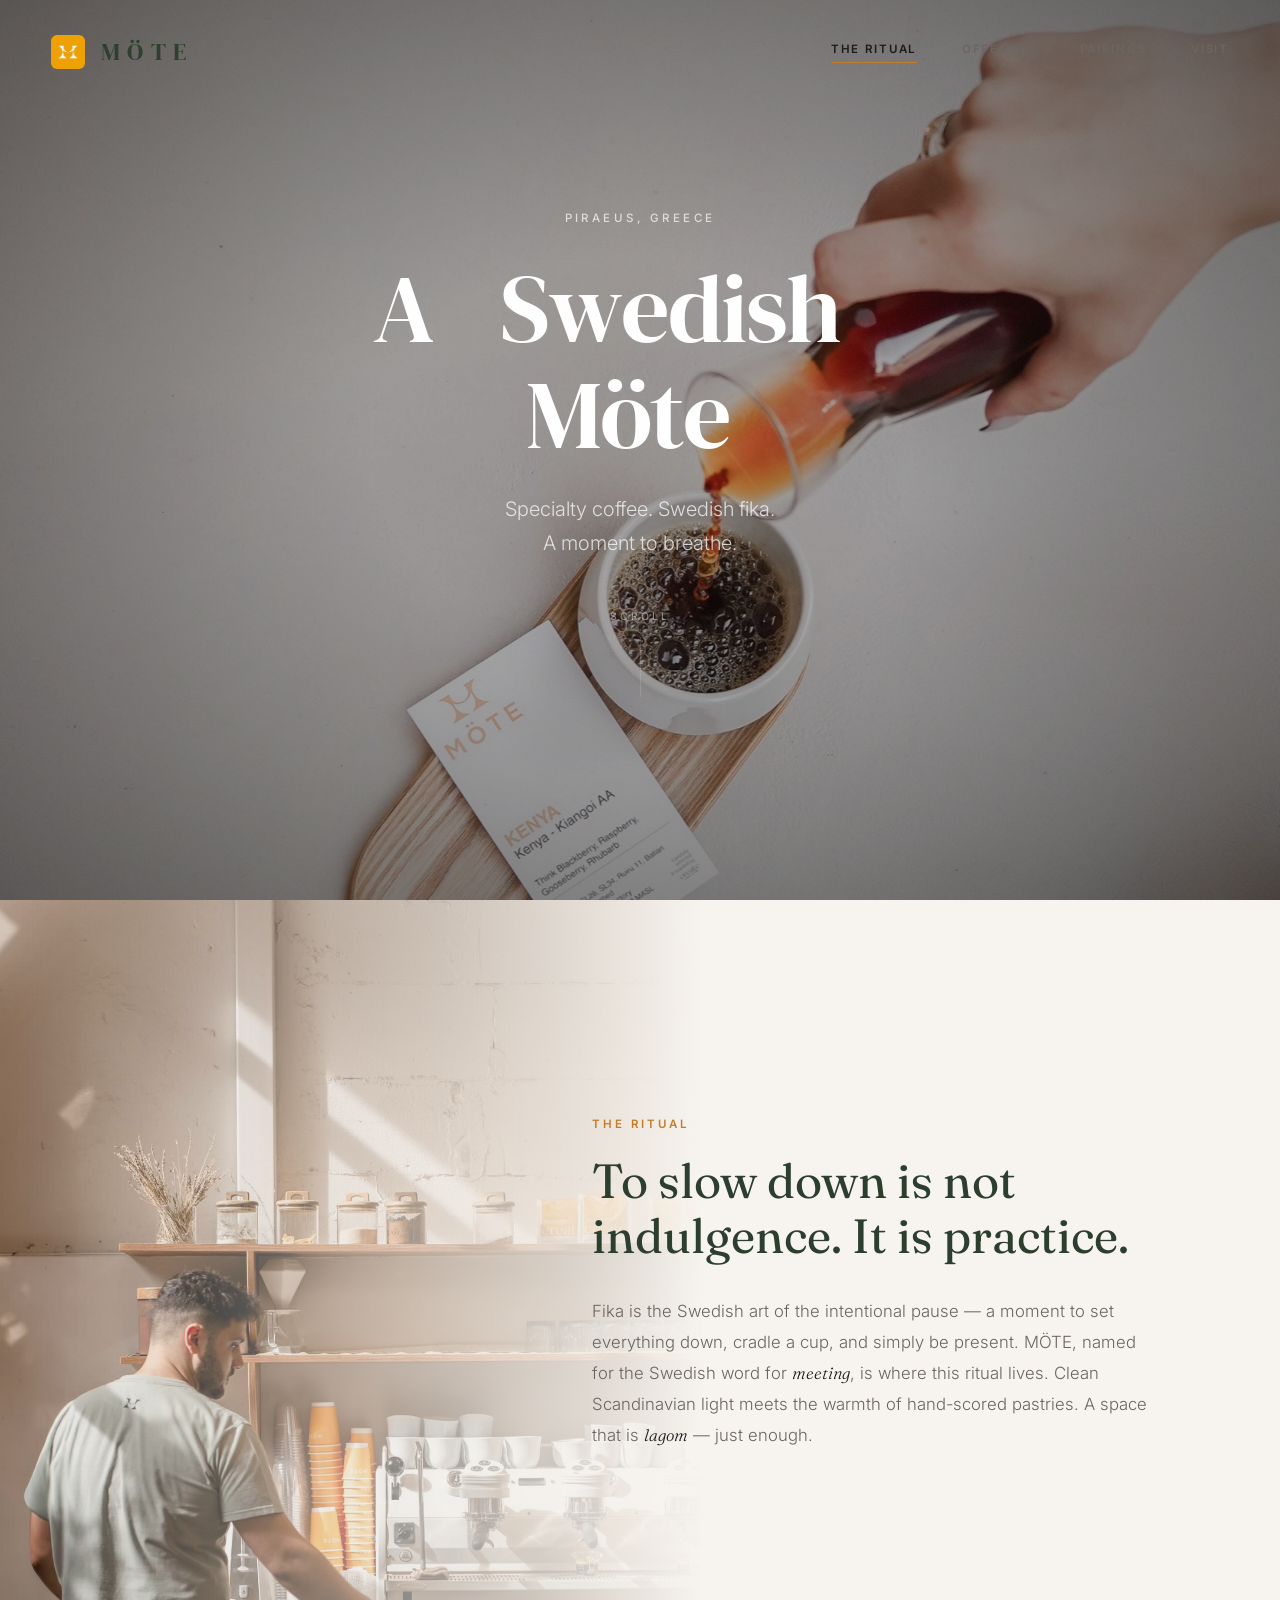
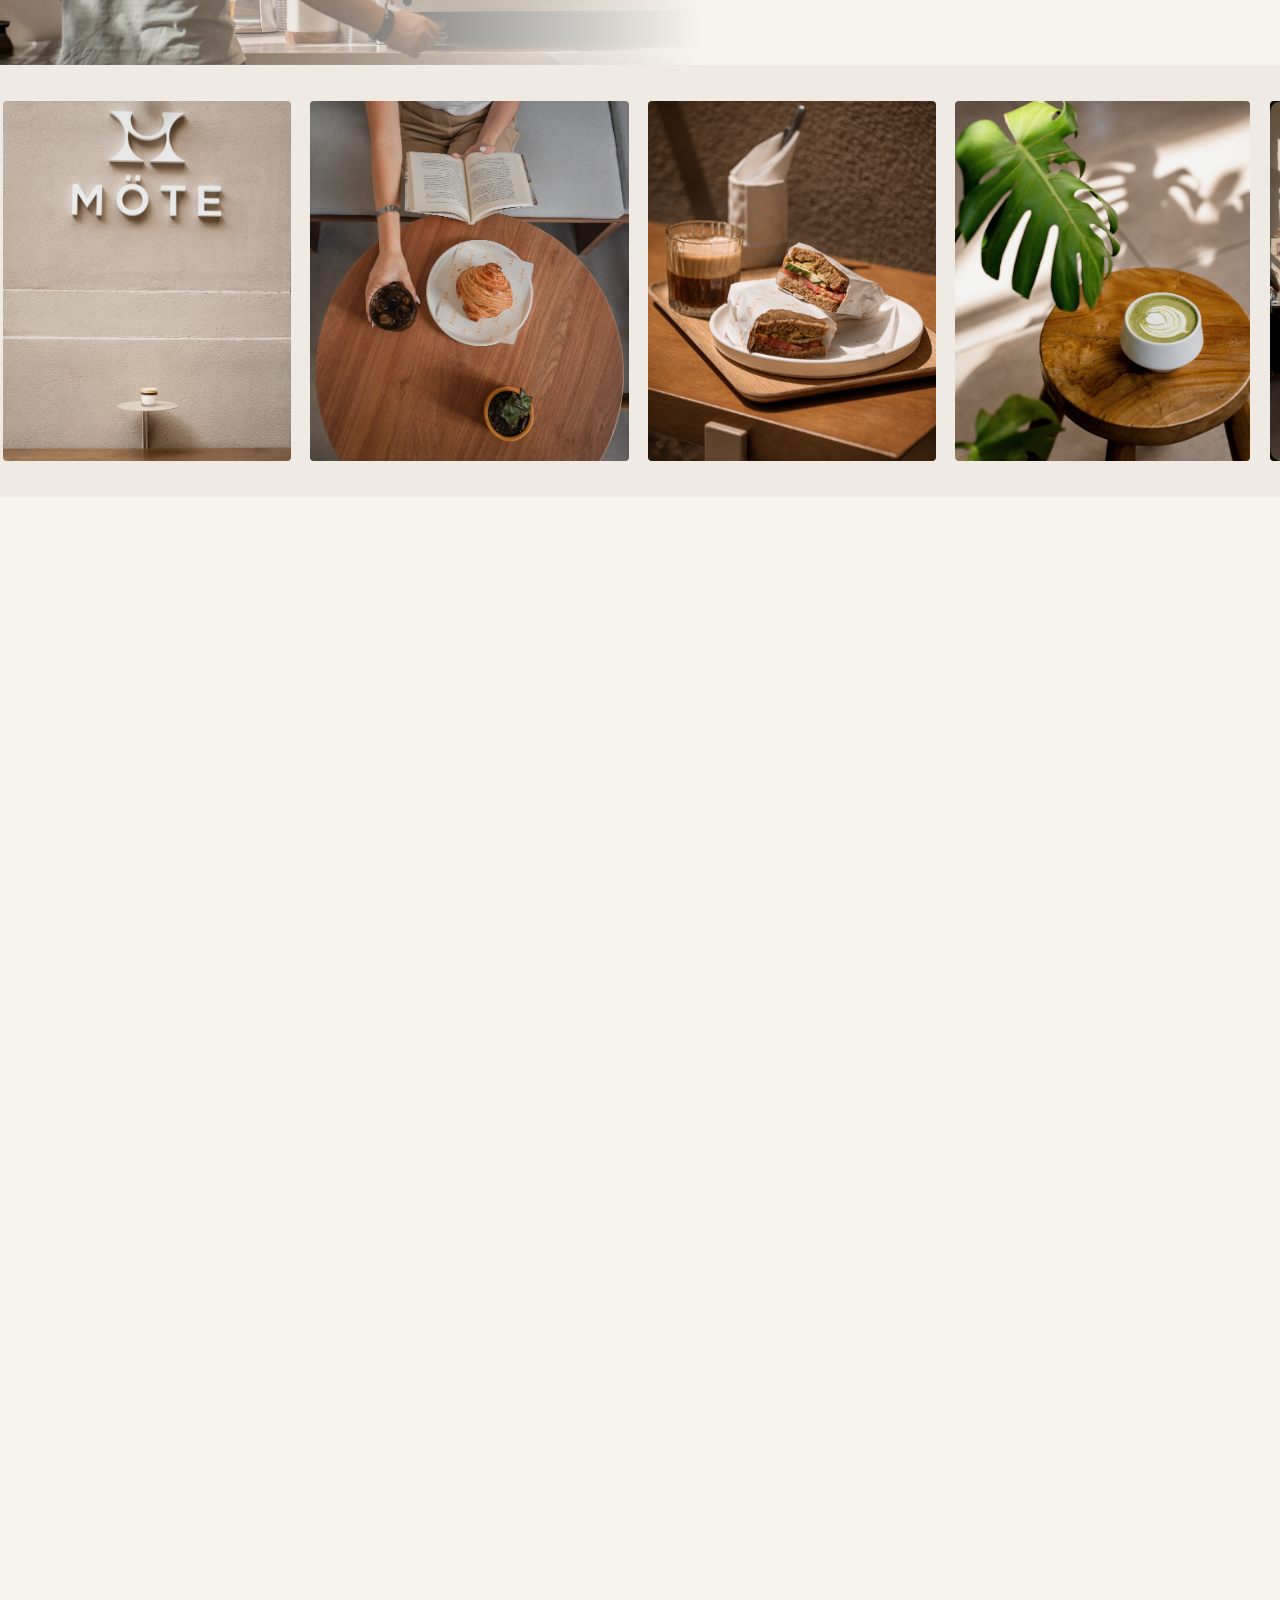
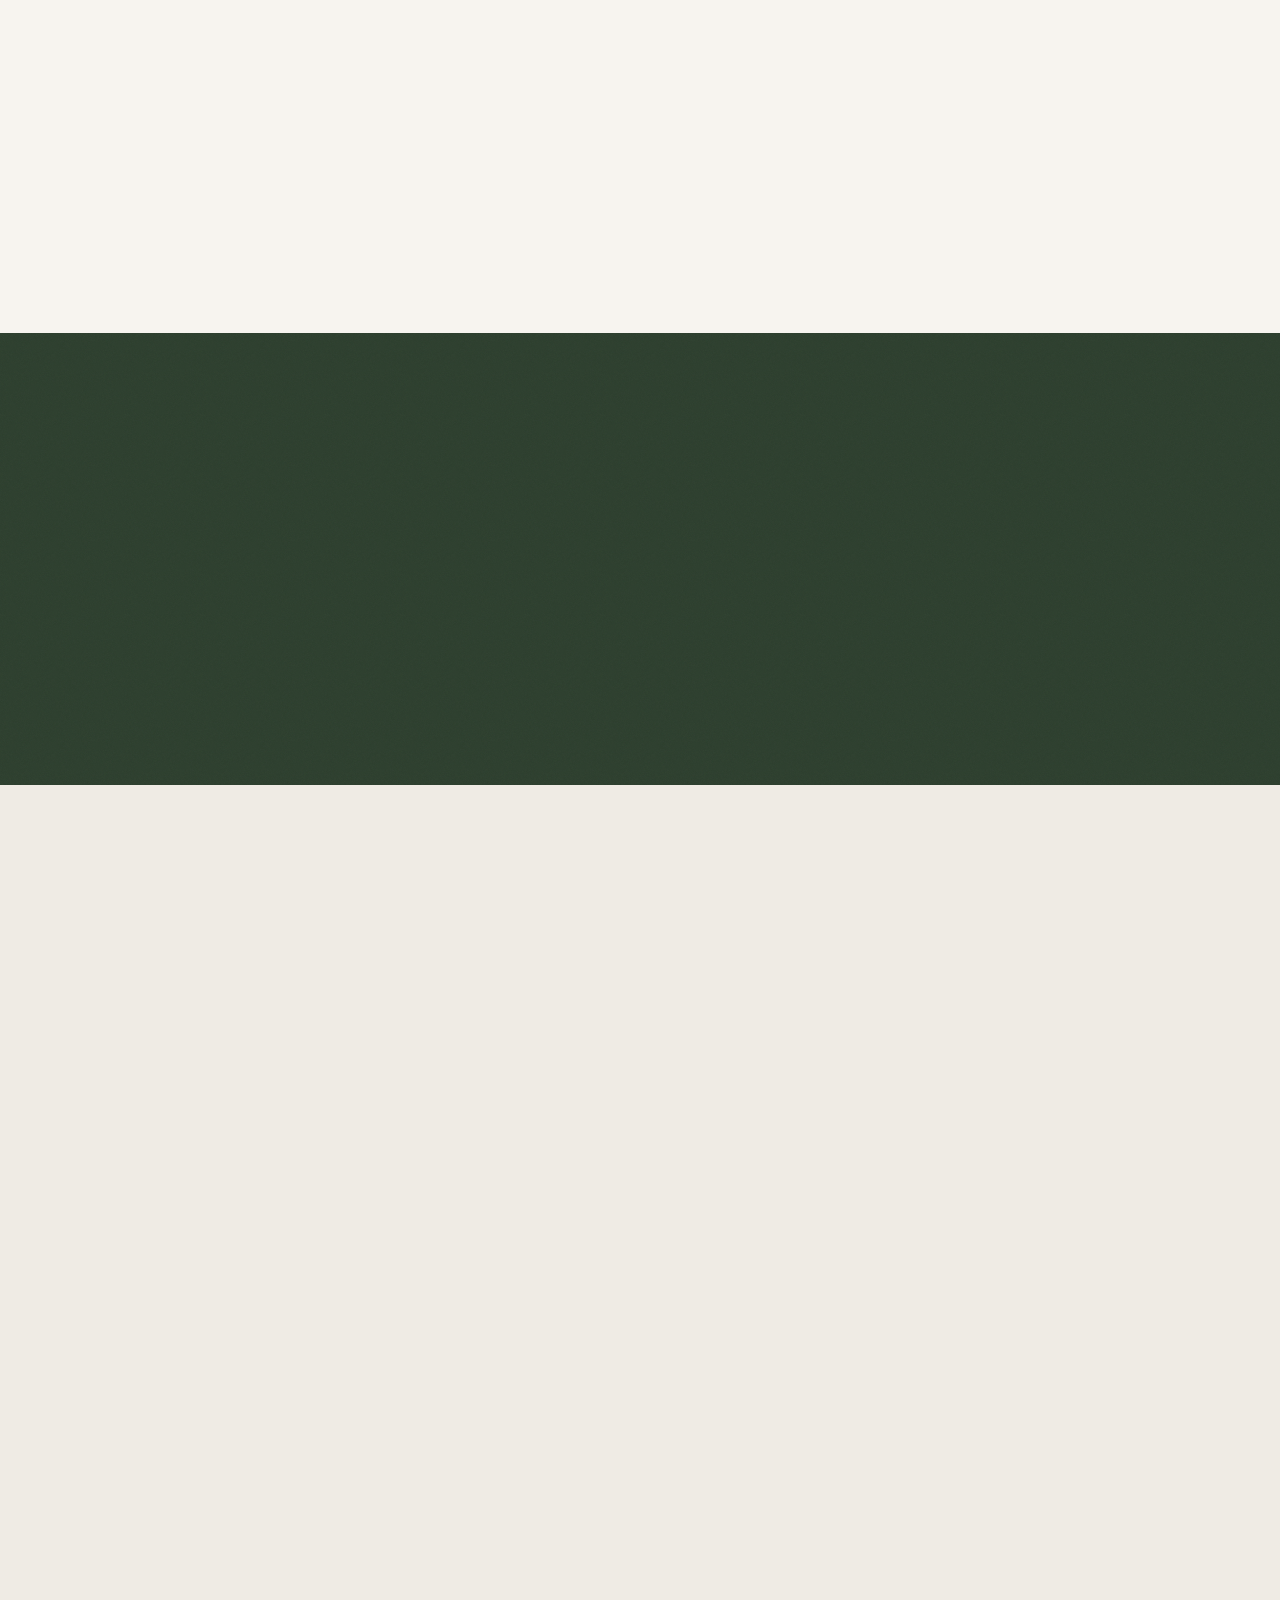
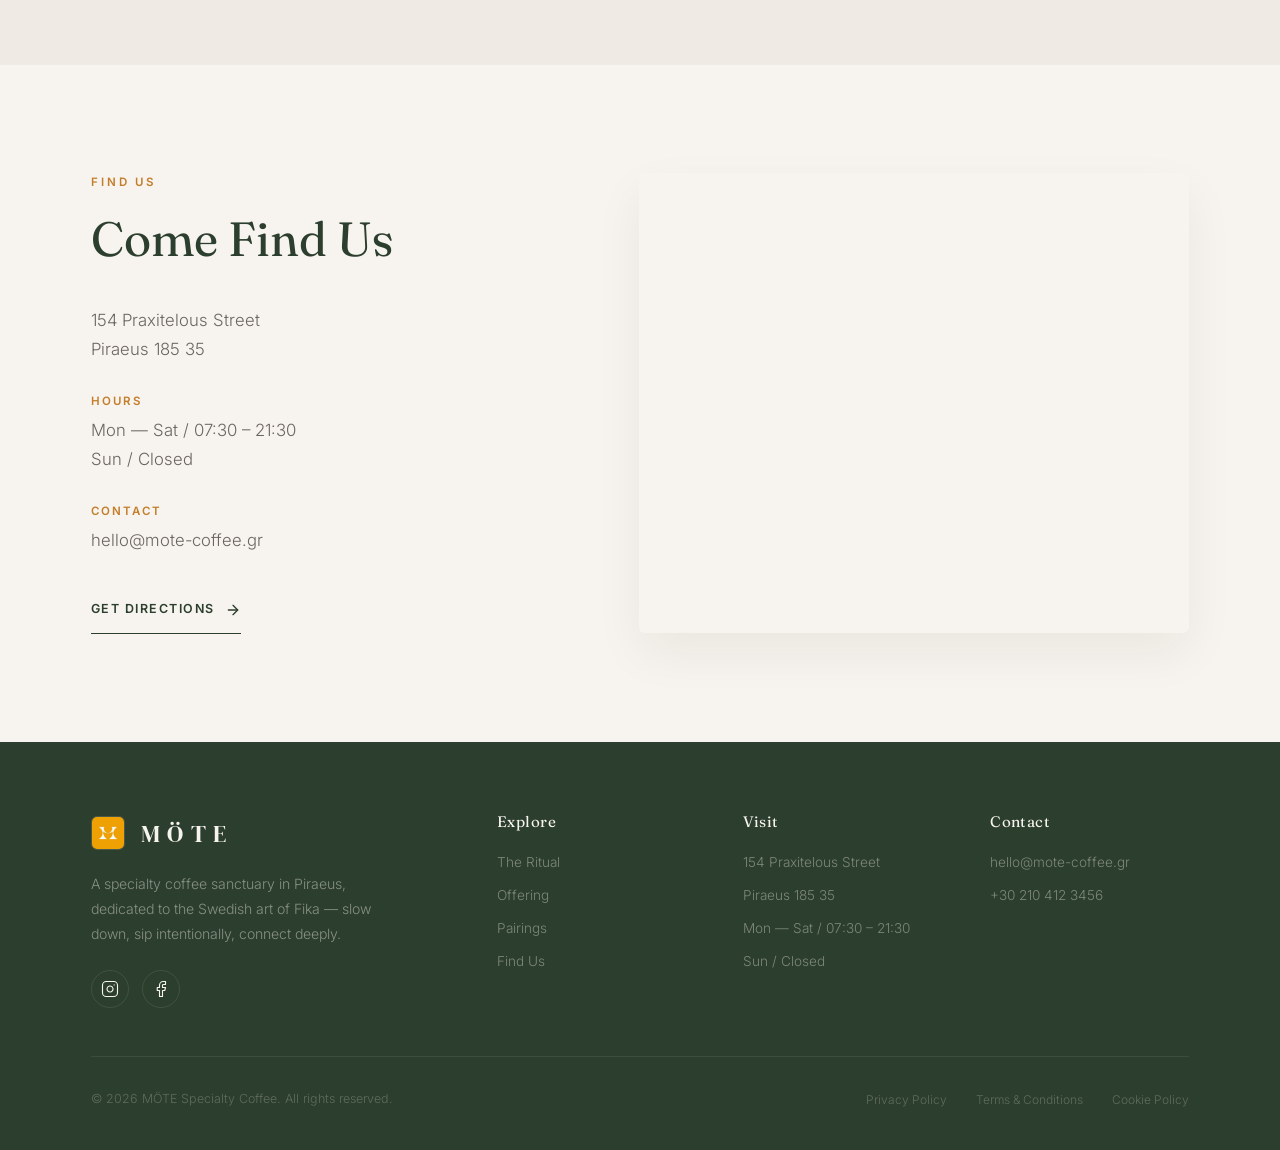
==== commit 7beb01dd: "Update Get Directions link to absolute map path" ====
--- a/index.html
+++ b/index.html
@@ -6,7 +6,7 @@
     <meta name="viewport" content="width=device-width, initial-scale=1.0">
     <title>MÖTE | Specialty Coffee & Swedish Fika — Piraeus</title>
     <meta name="description" content="MÖTE is a premium specialty coffee sanctuary in Piraeus, Greece. Dedicated to the Swedish art of Fika — slow down, sip intentionally, connect deeply.">
-    <link rel="stylesheet" href="style.css">
+    <link rel="stylesheet" href="style.css?v=1.0.2">
     <!-- Google Fonts: DM Serif Display (cinematic display), Fraunces (optical serif), Inter (modern sans) -->
     <link rel="preconnect" href="https://fonts.googleapis.com">
     <link rel="preconnect" href="https://fonts.gstatic.com" crossorigin>
@@ -337,7 +337,7 @@
                             <h4>Contact</h4>
                             <p>hello@mote-coffee.gr</p>
                         </div>
-                        <a href="https://maps.google.com/?q=Möte+Specialty+Coffee+Piraeus" target="_blank"
+                        <a href="https://www.google.com/maps/search/?api=1&query=M%C3%96TE+Specialty+Coffee+Piraeus+Praxitelous+154" target="_blank"
                             rel="noopener noreferrer" class="directions-link magnetic">
                             Get Directions
                             <svg width="16" height="16" viewBox="0 0 24 24" fill="none" stroke="currentColor"
--- a/style.css
+++ b/style.css
@@ -1517,6 +1517,10 @@
     }
 
     /* Pairing */
+    .pairing {
+        overflow: hidden;
+    }
+
     .pairing-container {
         grid-template-columns: 1fr;
         gap: 1.5rem;
@@ -1525,6 +1529,10 @@
     .pairing-btn {
         min-height: 44px;
         padding: 0.9rem 1.2rem;
+    }
+
+    .pairing-display {
+        min-height: auto;
     }
 
     .pairing-card {
@@ -1553,7 +1561,6 @@
 
     .visit-info {
         text-align: center;
-        order: 1;
     }
 
     .visit-info .directions-link {
@@ -1561,11 +1568,12 @@
     }
 
     .visit-map {
-        order: 0;
+        margin-top: 0;
     }
 
     .visit-map iframe {
         height: 300px;
+        display: block;
     }
 
     /* Footer */
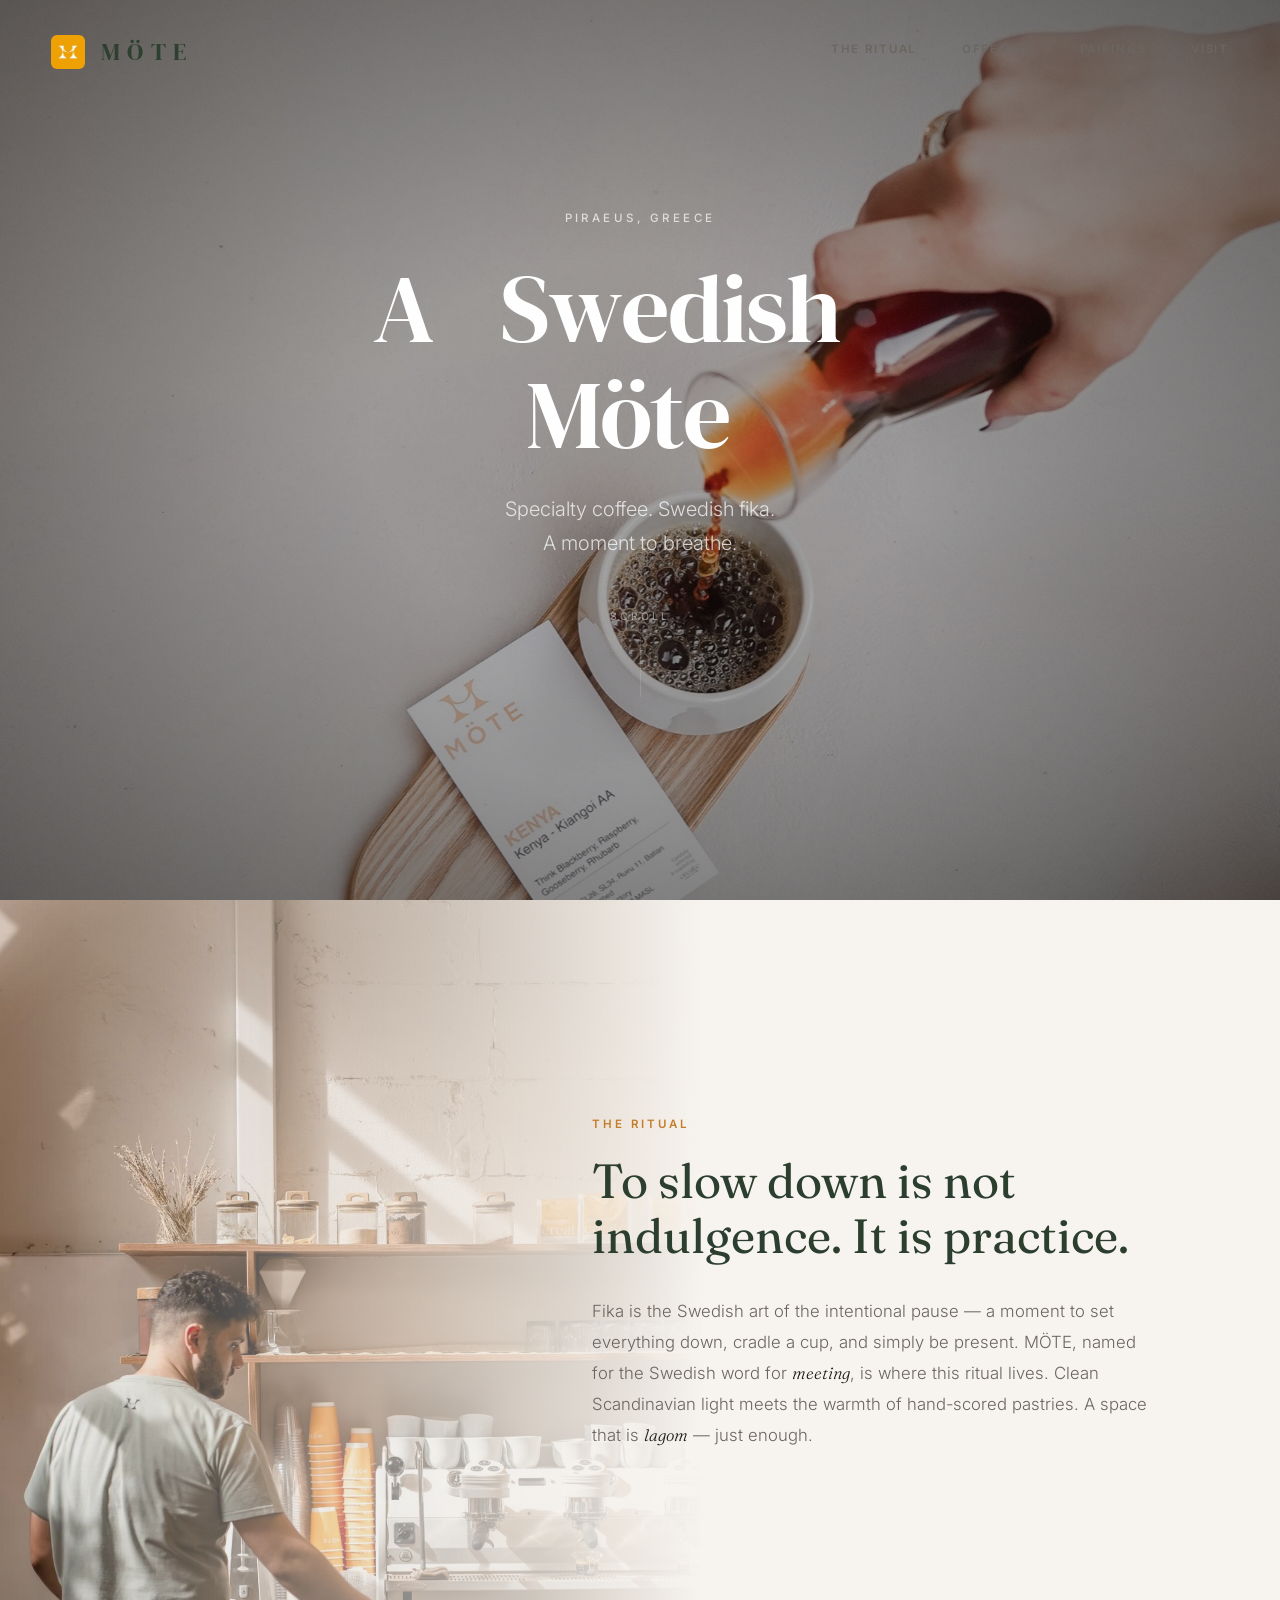
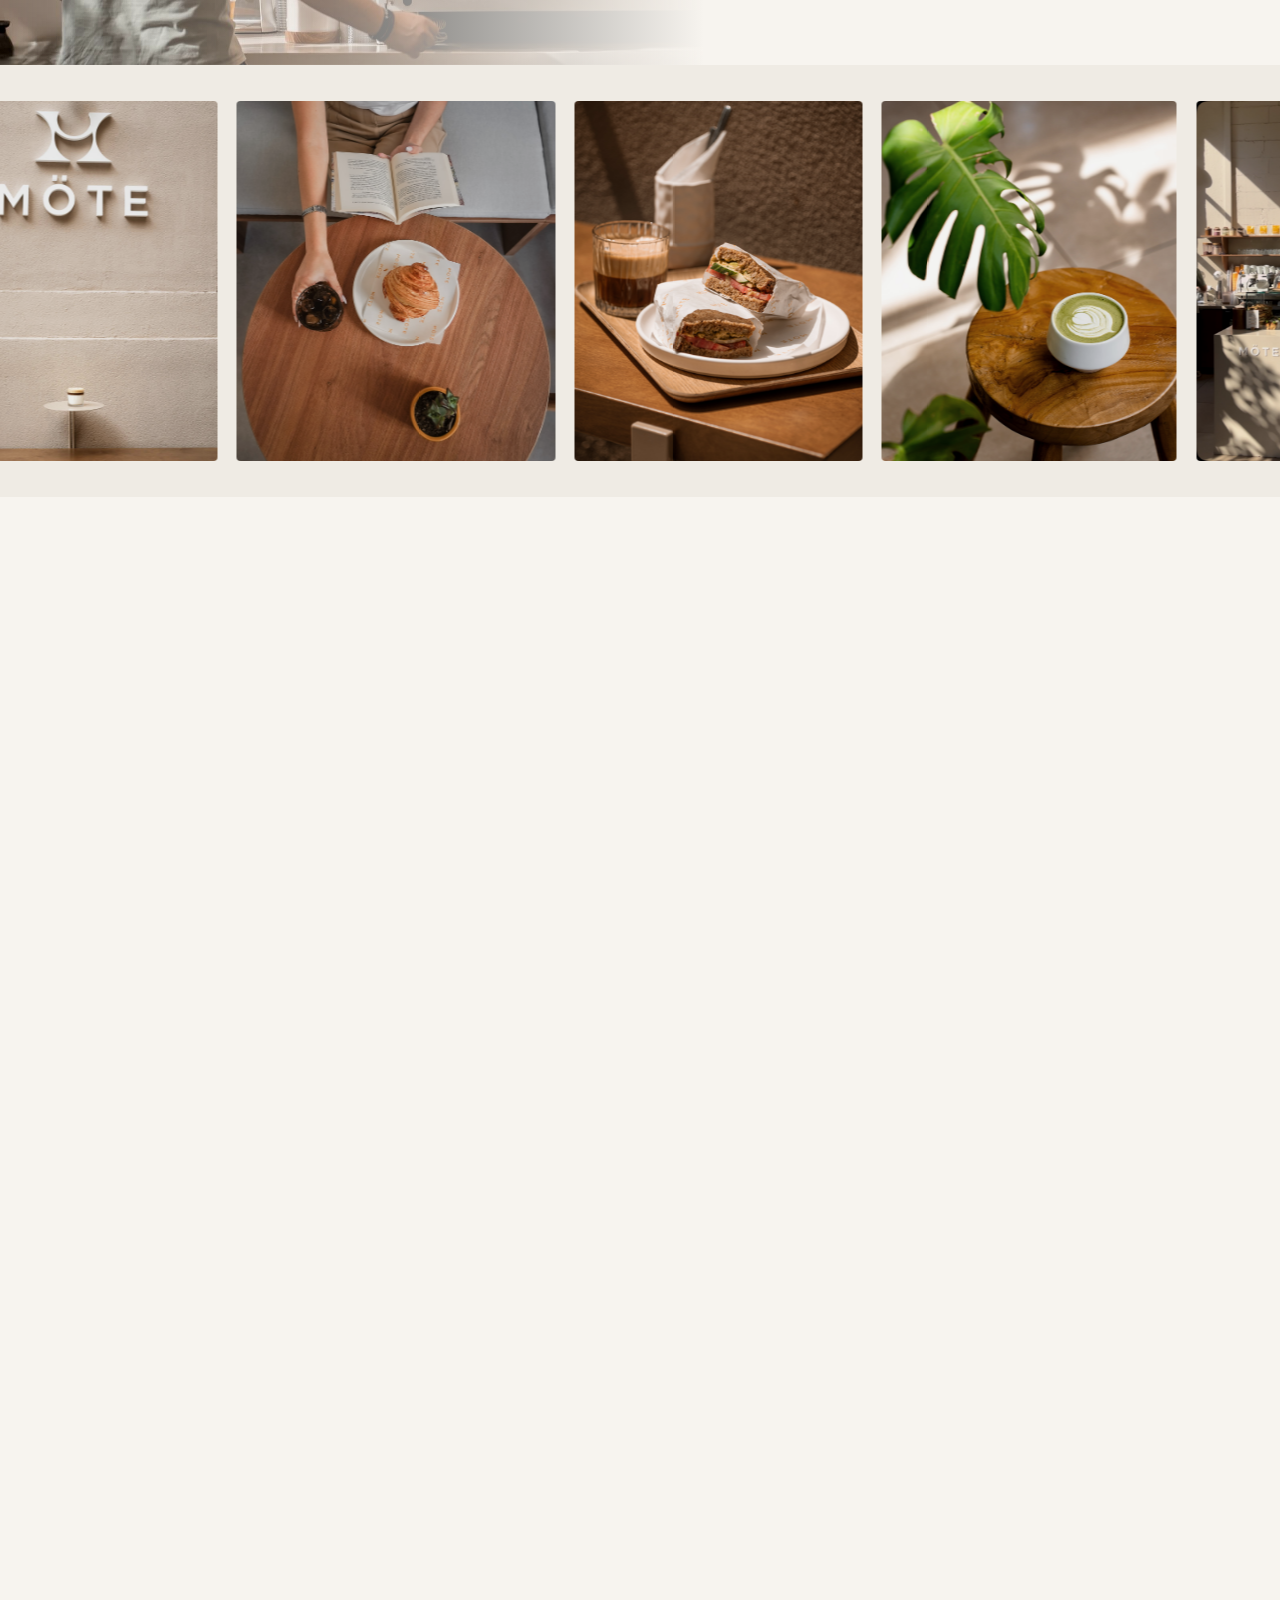
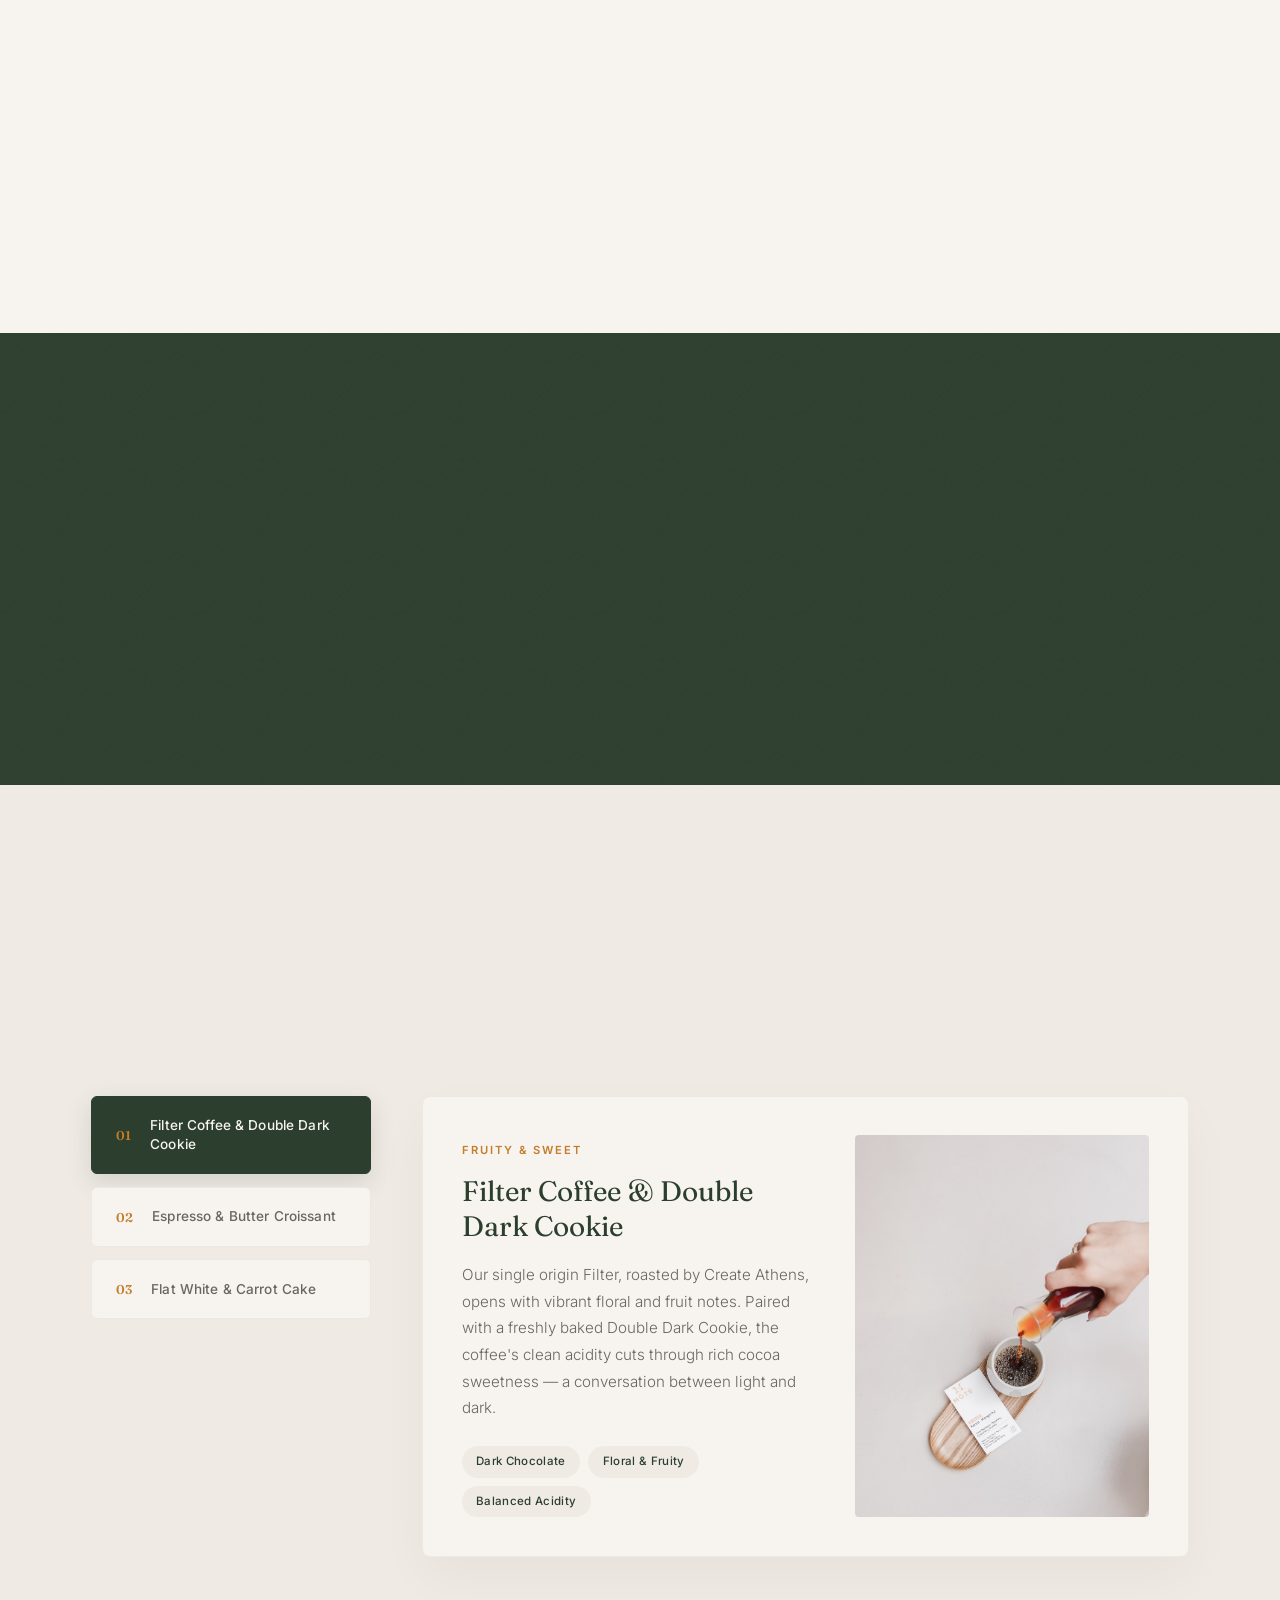
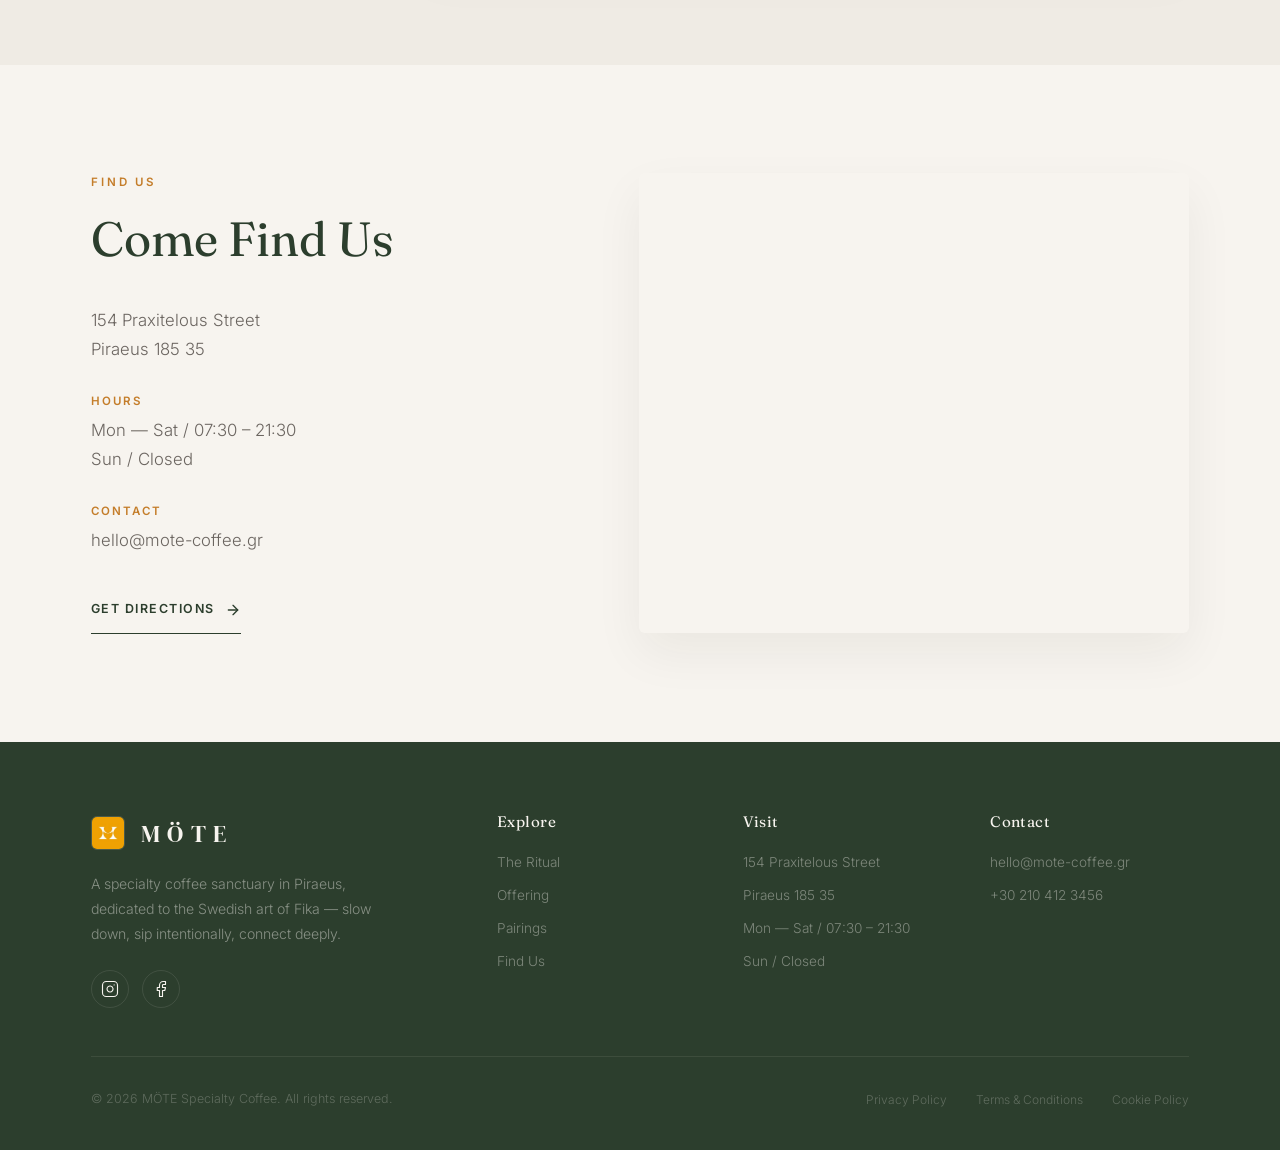
==== commit de27ed06: "Fix Get Directions" ====
--- a/index.html
+++ b/index.html
@@ -5,12 +5,15 @@
     <meta charset="UTF-8">
     <meta name="viewport" content="width=device-width, initial-scale=1.0">
     <title>MÖTE | Specialty Coffee & Swedish Fika — Piraeus</title>
-    <meta name="description" content="MÖTE is a premium specialty coffee sanctuary in Piraeus, Greece. Dedicated to the Swedish art of Fika — slow down, sip intentionally, connect deeply.">
+    <meta name="description"
+        content="MÖTE is a premium specialty coffee sanctuary in Piraeus, Greece. Dedicated to the Swedish art of Fika — slow down, sip intentionally, connect deeply.">
     <link rel="stylesheet" href="style.css?v=1.0.2">
     <!-- Google Fonts: DM Serif Display (cinematic display), Fraunces (optical serif), Inter (modern sans) -->
     <link rel="preconnect" href="https://fonts.googleapis.com">
     <link rel="preconnect" href="https://fonts.gstatic.com" crossorigin>
-    <link href="https://fonts.googleapis.com/css2?family=DM+Serif+Display:ital@0;1&family=Fraunces:ital,opsz,wght@0,9..144,300..600;1,9..144,300..600&family=Inter:wght@300;400;500;600&display=swap" rel="stylesheet">
+    <link
+        href="https://fonts.googleapis.com/css2?family=DM+Serif+Display:ital@0;1&family=Fraunces:ital,opsz,wght@0,9..144,300..600;1,9..144,300..600&family=Inter:wght@300;400;500;600&display=swap"
+        rel="stylesheet">
 </head>
 
 <body>
@@ -53,7 +56,8 @@
         <!-- Hero — Cinematic Full-Bleed -->
         <section class="hero" id="home">
             <div class="hero-media">
-                <img src="images/cover.jpg" alt="Specialty coffee and warm atmosphere at MÖTE café" class="hero-img" id="hero-img">
+                <img src="images/cover.jpg" alt="Specialty coffee and warm atmosphere at MÖTE café" class="hero-img"
+                    id="hero-img">
                 <div class="hero-grain"></div>
                 <div class="hero-vignette"></div>
             </div>
@@ -80,7 +84,8 @@
                 <p>Fika is the Swedish art of the intentional pause — a moment to set everything down, cradle a cup,
                     and simply be present. MÖTE, named for the Swedish word for <em>meeting</em>, is where this ritual
                     lives. Clean Scandinavian light meets the warmth of hand-scored pastries. A space that is
-                    <em>lagom</em> — just enough.</p>
+                    <em>lagom</em> — just enough.
+                </p>
             </div>
         </section>
 
@@ -337,8 +342,8 @@
                             <h4>Contact</h4>
                             <p>hello@mote-coffee.gr</p>
                         </div>
-                        <a href="https://www.google.com/maps/search/?api=1&query=M%C3%96TE+Specialty+Coffee+Piraeus+Praxitelous+154" target="_blank"
-                            rel="noopener noreferrer" class="directions-link magnetic">
+                        <a href="https://www.google.com/maps/search/?api=1&query=M%C3%96TE+Specialty+Coffee+Piraeus+Praxitelous+154"
+                            target="_blank" rel="noopener noreferrer" class="directions-link magnetic">
                             Get Directions
                             <svg width="16" height="16" viewBox="0 0 24 24" fill="none" stroke="currentColor"
                                 stroke-width="2" stroke-linecap="round" stroke-linejoin="round">
@@ -349,9 +354,10 @@
                     </div>
                     <div class="visit-map reveal">
                         <iframe
-                            src="https://maps.google.com/maps?q=M%C3%B6te%20Specialty%20Coffee,%20%CE%A0%CF%81%CE%B1%CE%BE%CE%B9%CF%84%CE%AD%CE%BB%CE%BF%CF%85%CF%82%20154,%20%CE%A0%CE%B5%CE%B9%CF%81%CE%B1%CE%B9%CE%AC%CF%82%20185%2035&t=&z=17&ie=UTF8&iwloc=&output=embed"
+                            src="https://www.google.com/maps/search/?api=1&query=M%C3%96TE+Specialty+Coffee+Piraeus+Praxitelous+154"
                             width="100%" height="460" style="border:0;" allowfullscreen="" loading="lazy"
-                            referrerpolicy="no-referrer-when-downgrade" title="MÖTE café location on Google Maps"></iframe>
+                            referrerpolicy="no-referrer-when-downgrade"
+                            title="MÖTE café location on Google Maps"></iframe>
                     </div>
                 </div>
             </div>
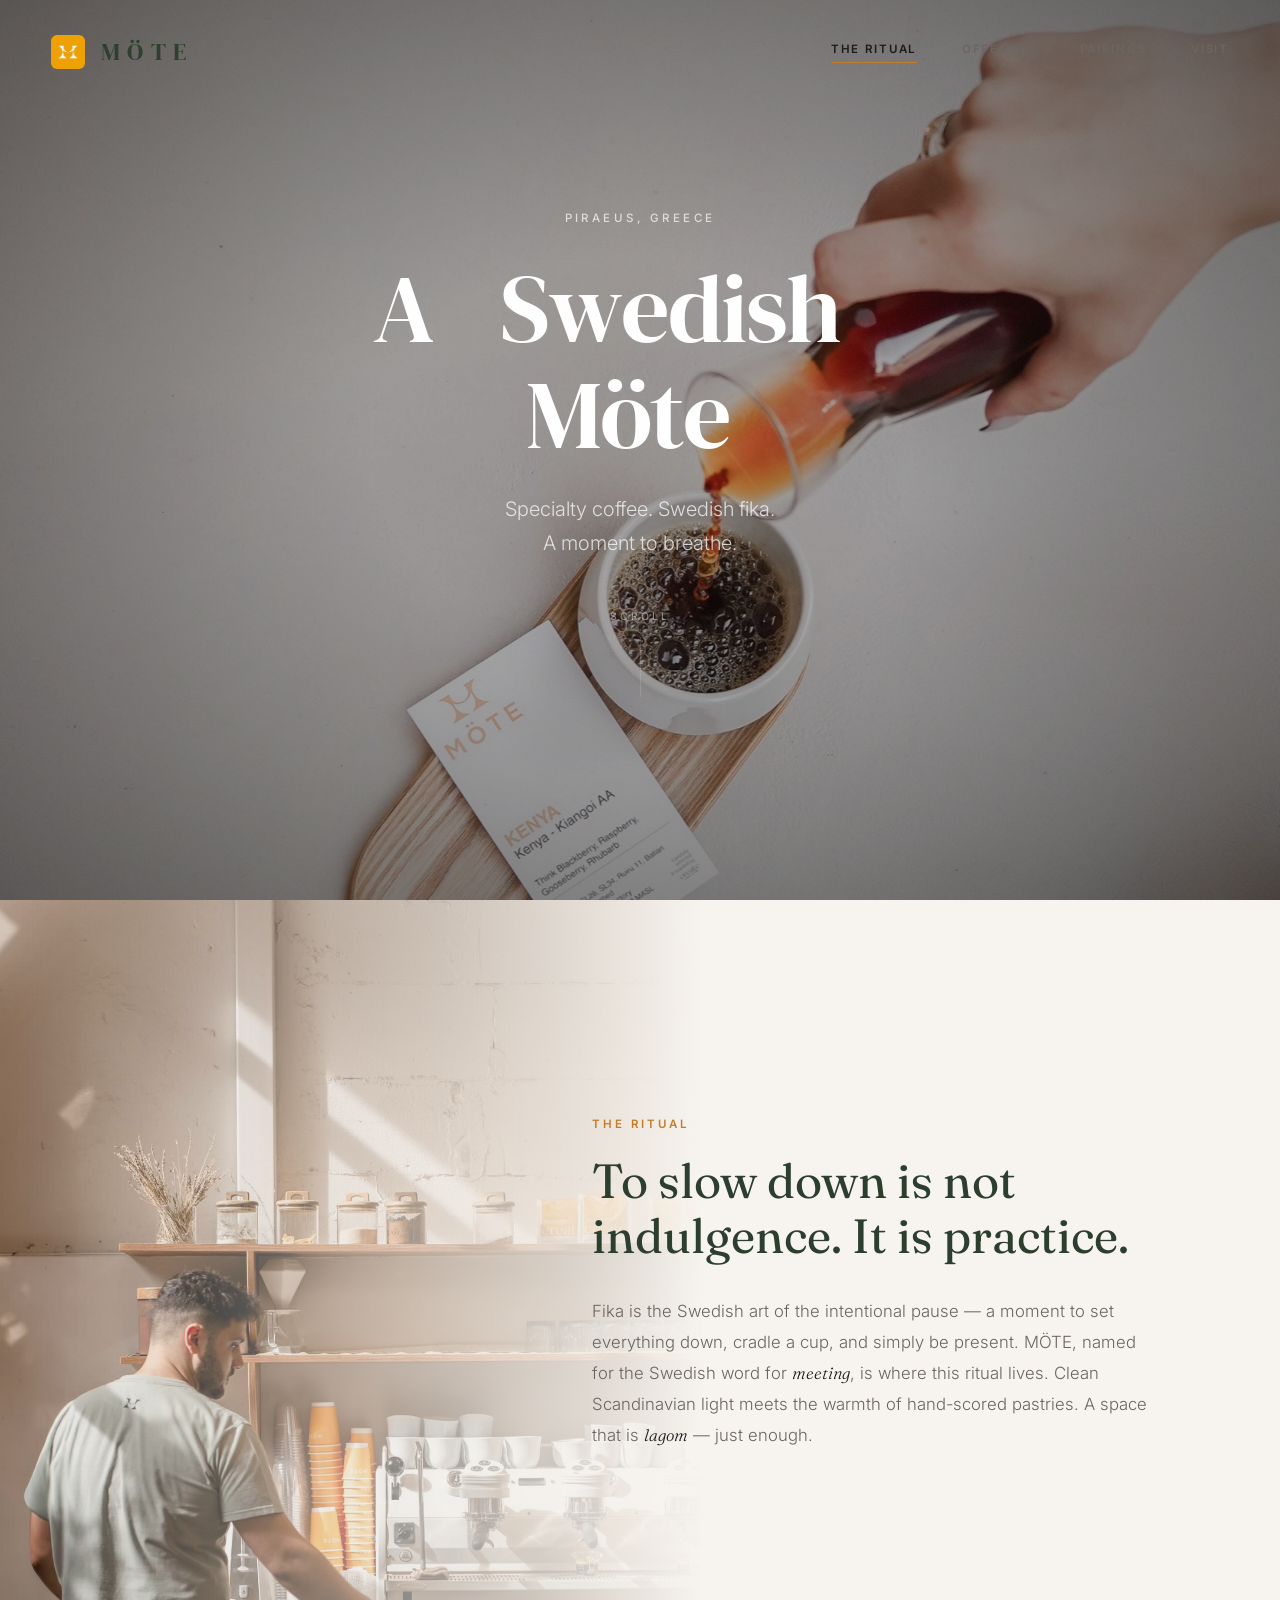
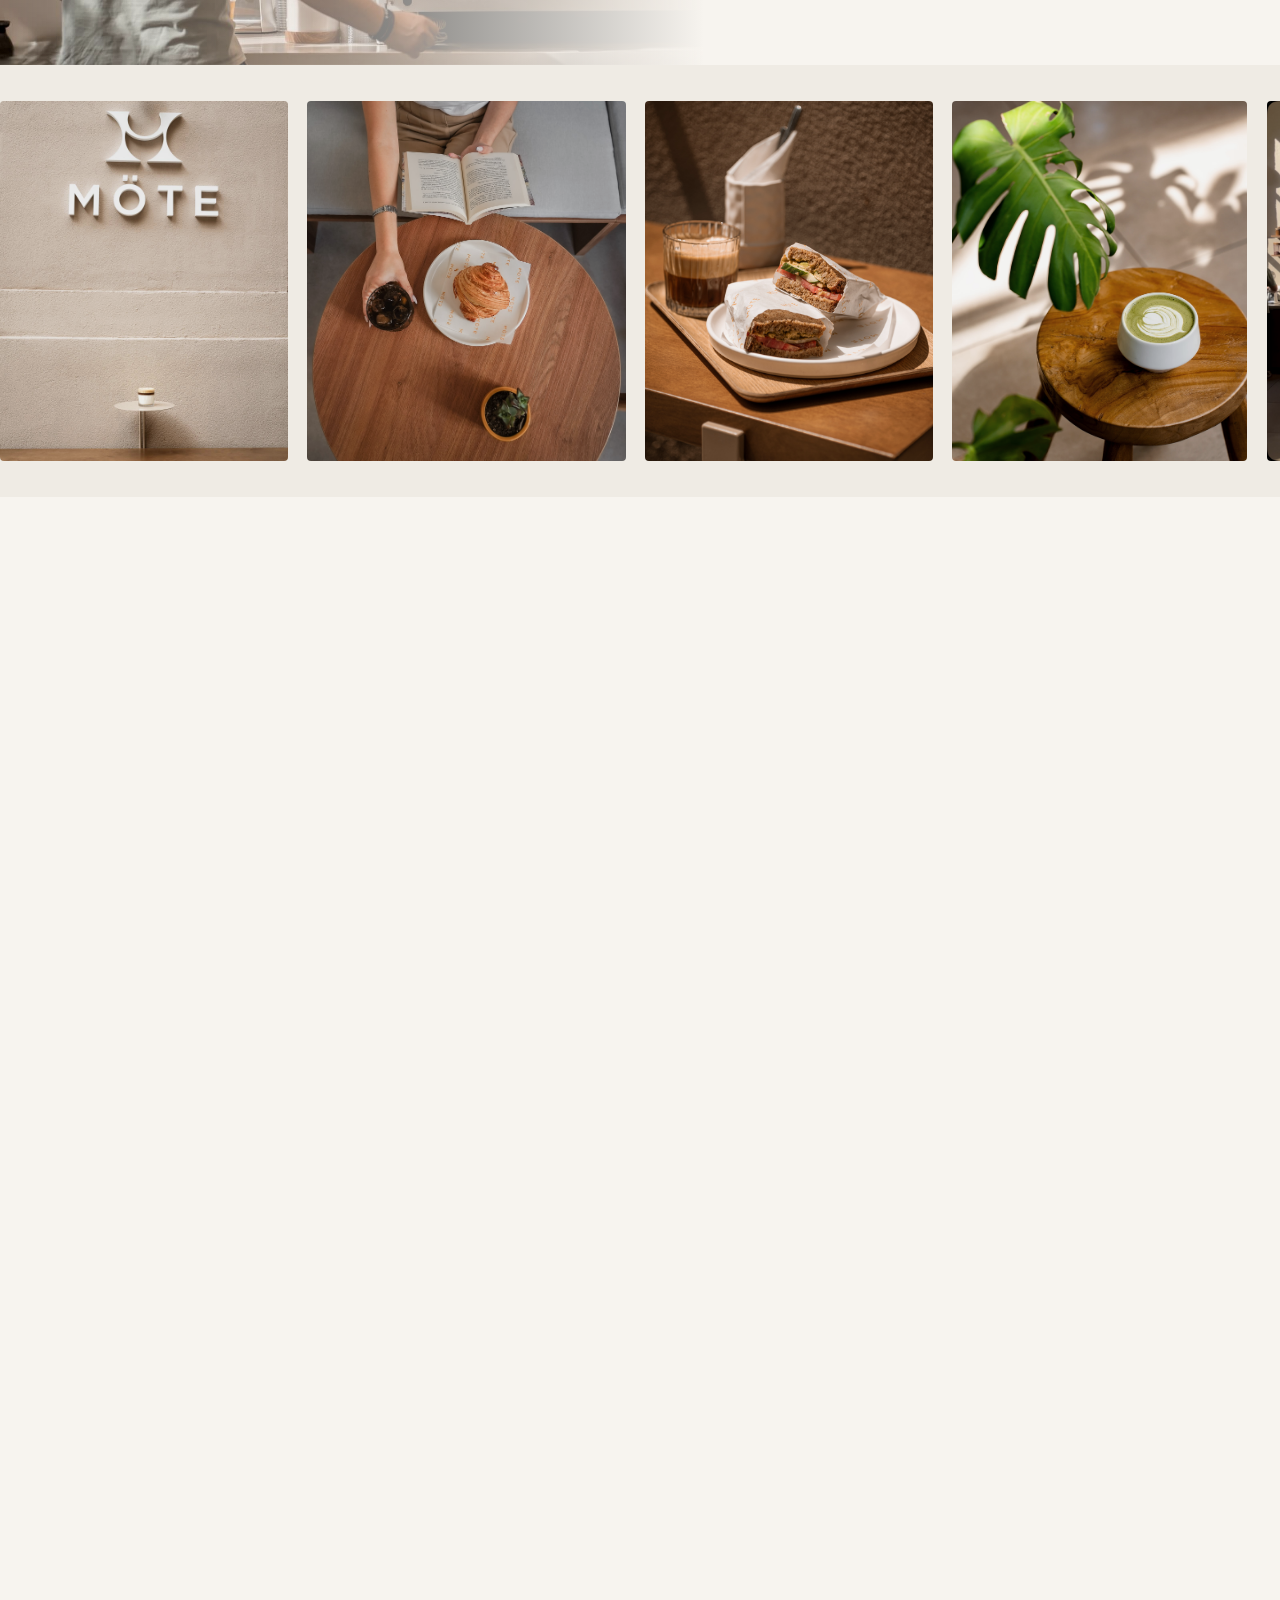
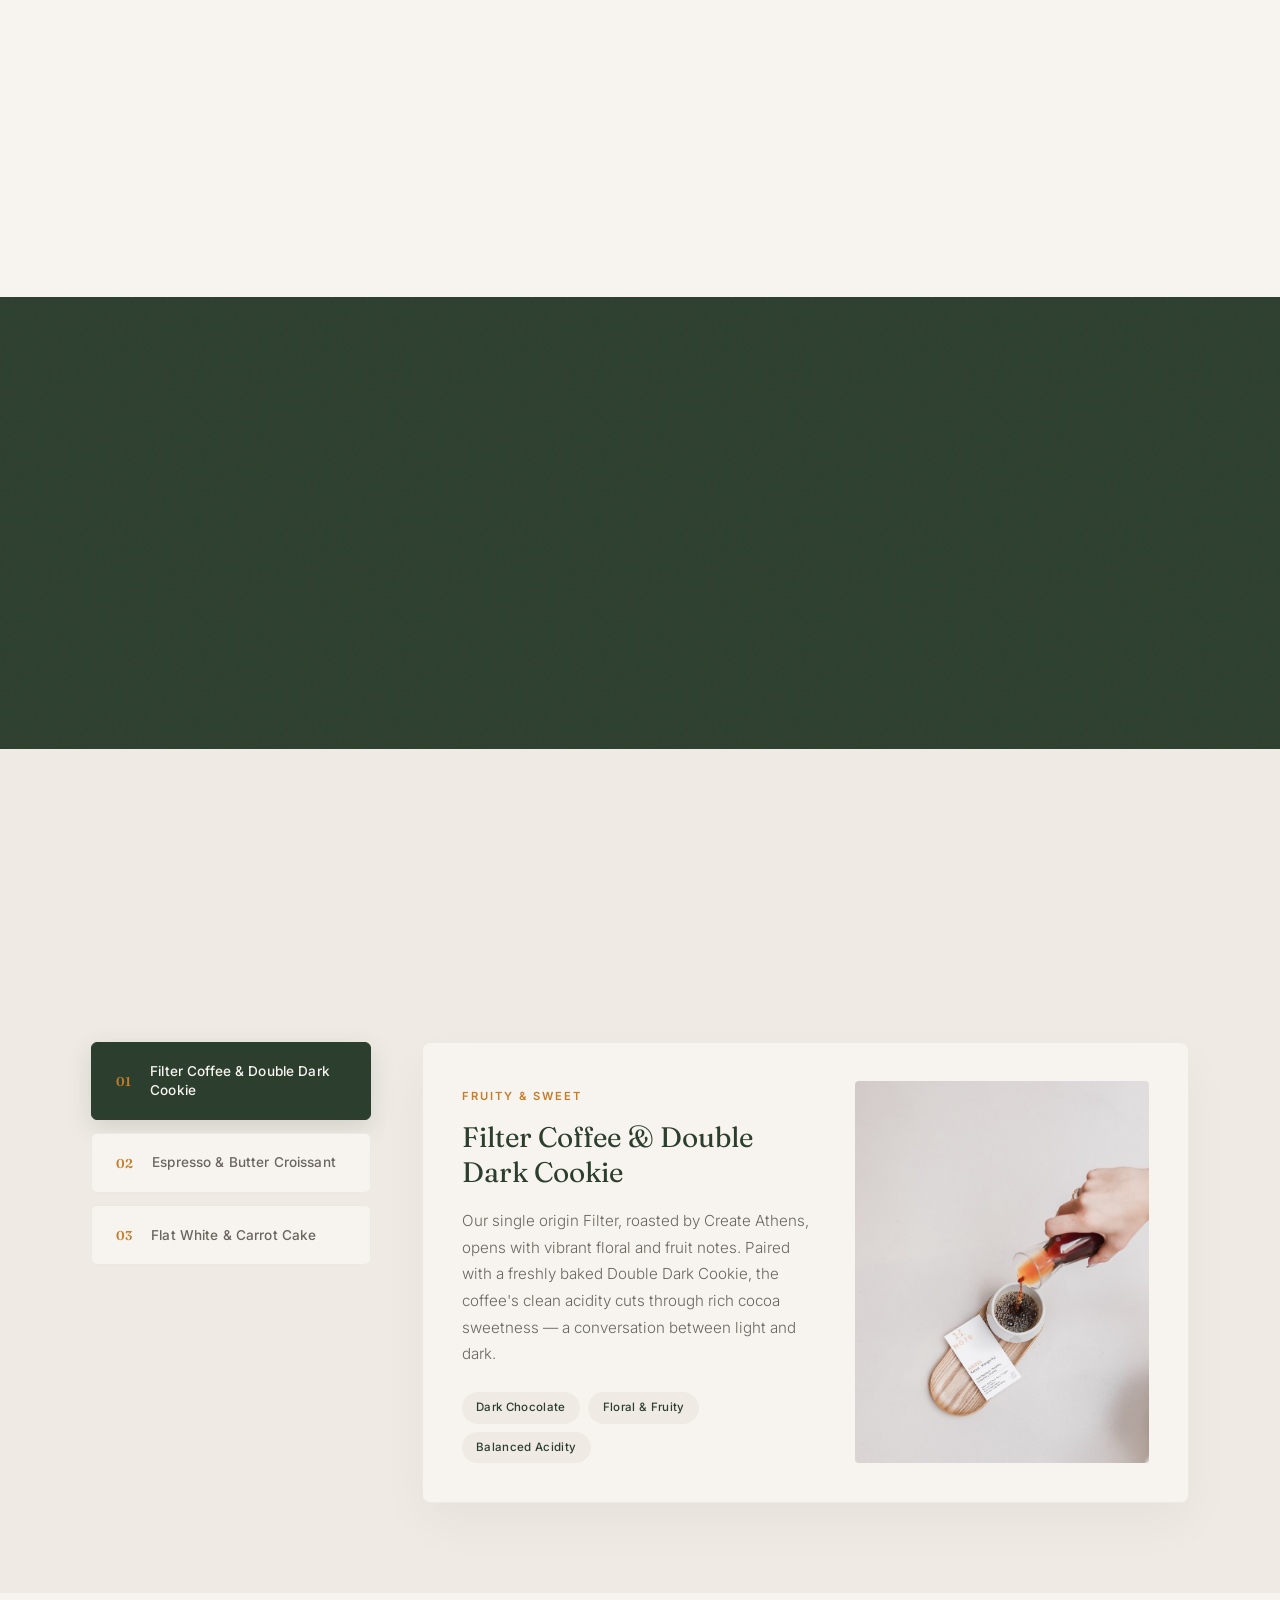
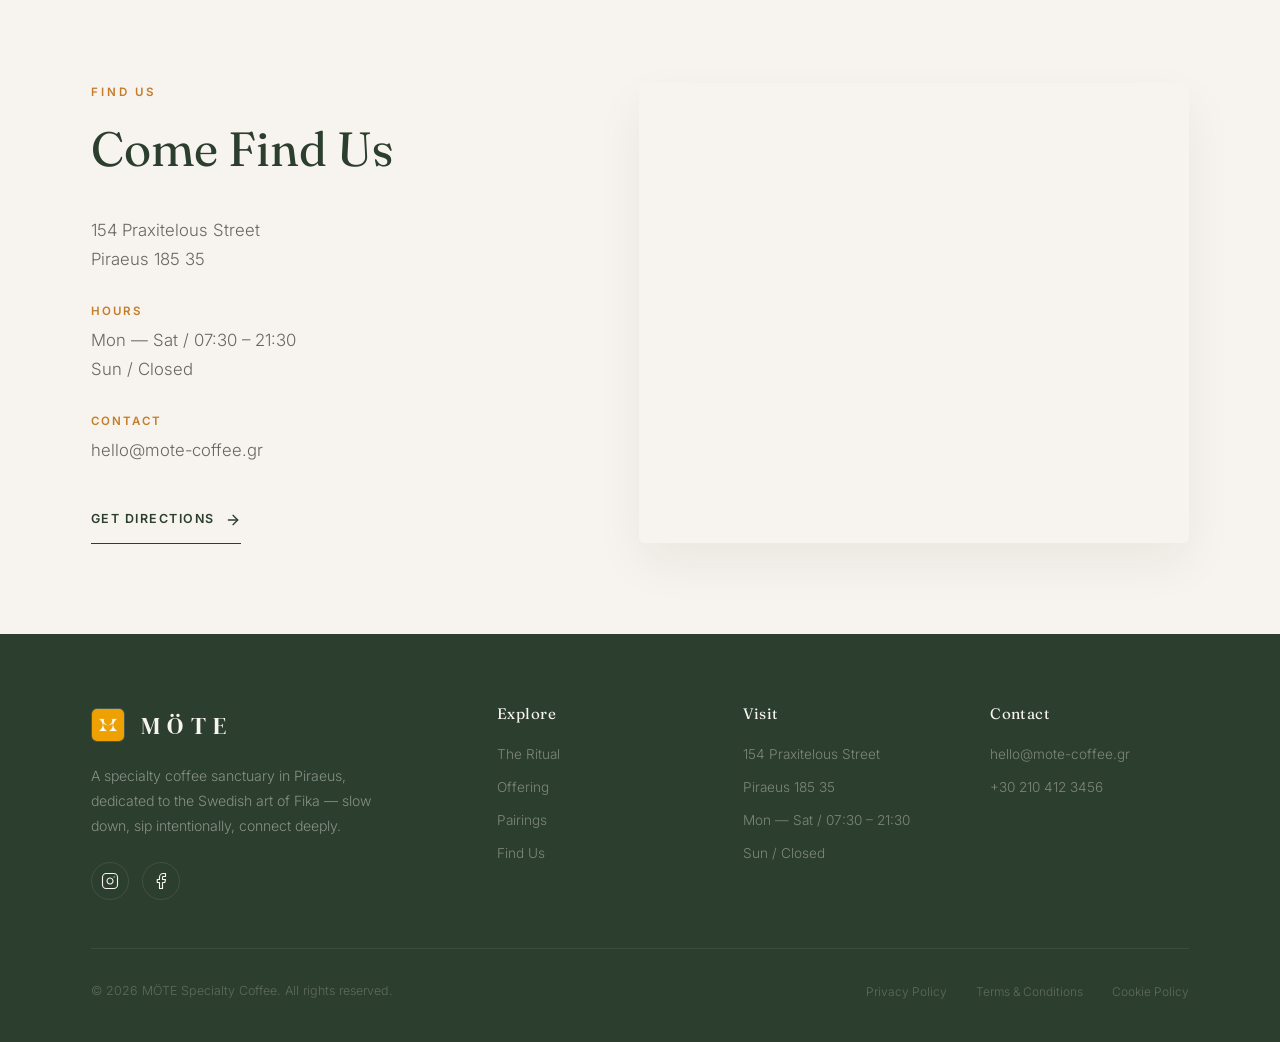
==== commit 5f6a3bee: "Fix Get Directions" ====
--- a/index.html
+++ b/index.html
@@ -7,7 +7,7 @@
     <title>MÖTE | Specialty Coffee & Swedish Fika — Piraeus</title>
     <meta name="description"
         content="MÖTE is a premium specialty coffee sanctuary in Piraeus, Greece. Dedicated to the Swedish art of Fika — slow down, sip intentionally, connect deeply.">
-    <link rel="stylesheet" href="style.css?v=1.0.2">
+    <link rel="stylesheet" href="style.css?v=1.0.3">
     <!-- Google Fonts: DM Serif Display (cinematic display), Fraunces (optical serif), Inter (modern sans) -->
     <link rel="preconnect" href="https://fonts.googleapis.com">
     <link rel="preconnect" href="https://fonts.gstatic.com" crossorigin>
@@ -354,9 +354,9 @@
                     </div>
                     <div class="visit-map reveal">
                         <iframe
-                            src="https://www.google.com/maps/search/?api=1&query=M%C3%96TE+Specialty+Coffee+Piraeus+Praxitelous+154"
-                            width="100%" height="460" style="border:0;" allowfullscreen="" loading="lazy"
-                            referrerpolicy="no-referrer-when-downgrade"
+                            src="https://www.google.com/maps/embed/v1/place?key=AIzaSyBFw0Qbyq9zTFTd-tUY6dZWTgaQzuU17R8&q=MÖTE+Specialty+Coffee+Piraeus+Praxitelous+154&zoom=17"
+                            style="border:0;" allowfullscreen="" loading="lazy" width="100%" height="450"
+                            referrerpolicy="no-referrer-when-downgrade" class="visit-map-iframe"
                             title="MÖTE café location on Google Maps"></iframe>
                     </div>
                 </div>
--- a/style.css
+++ b/style.css
@@ -24,8 +24,8 @@
     --font-sans: 'Inter', sans-serif;
 
     /* Spacing */
-    --gutter: clamp(1.5rem, 4vw, 6rem);
-    --section-pad: clamp(6rem, 12vh, 12rem);
+    --gutter: clamp(1.25rem, 4vw, 6rem);
+    --section-pad: clamp(5rem, 10vh, 12rem);
 
     /* Transitions */
     --ease-out-expo: cubic-bezier(0.16, 1, 0.3, 1);
@@ -107,16 +107,19 @@
 
 h1 {
     font-family: var(--font-display);
-    font-size: clamp(3.2rem, 8vw, 6rem);
+    font-size: clamp(2.8rem, 8vw, 6rem);
     letter-spacing: -0.02em;
     color: var(--white);
+    overflow-wrap: break-word;
+    word-break: break-word;
 }
 
 h2 {
     font-family: var(--font-serif);
-    font-size: clamp(2rem, 4.5vw, 3rem);
+    font-size: clamp(1.75rem, 4.5vw, 3rem);
     color: var(--accent-deep);
     line-height: 1.15;
+    overflow-wrap: break-word;
 }
 
 h3 {
@@ -437,7 +440,7 @@
 }
 
 .hero-subtitle {
-    font-size: clamp(1rem, 1.8vw, 1.25rem);
+    font-size: clamp(0.95rem, 1.8vw, 1.25rem);
     color: rgba(255, 255, 255, 0.75);
     font-weight: 300;
     line-height: 1.7;
@@ -445,6 +448,9 @@
     opacity: 0;
     transform: translateY(20px);
     transition: all var(--t-medium) var(--ease-out-expo);
+    max-width: 90%;
+    margin-left: auto;
+    margin-right: auto;
 }
 
 .hero-subtitle.visible {
@@ -1375,8 +1381,8 @@
    ============================================================ */
 @media (max-width: 768px) {
     :root {
-        --section-pad: clamp(4rem, 8vh, 6rem);
-        --gutter: clamp(1rem, 5vw, 1.5rem);
+        --section-pad: clamp(3.5rem, 8vh, 5.5rem);
+        --gutter: clamp(1.2rem, 5vw, 1.5rem);
     }
 
     body::after {
@@ -1384,15 +1390,17 @@
     }
 
     h2 {
-        font-size: clamp(1.65rem, 5.5vw, 2.3rem);
-    }
-
+        font-size: clamp(1.6rem, 5.5vw, 2.2rem);
+        line-height: 1.2;
+    }
+
+    /* ── Navigation ── */
     .nav {
-        padding: 1.2rem 0;
+        padding: 1rem 0;
     }
 
     .nav.scrolled {
-        padding: 0.8rem 0;
+        padding: 0.6rem 0;
     }
 
     .nav-links {
@@ -1407,23 +1415,53 @@
         padding: 0.8rem 0;
         display: block;
         width: 100%;
-    }
-
-    /* Hero */
+        min-height: 48px;
+        display: flex;
+        align-items: center;
+        justify-content: center;
+    }
+
+    /* ── Hero ── */
     .hero {
         min-height: 100vh;
         min-height: 100dvh;
     }
 
+    .hero-content {
+        padding: 0 var(--gutter);
+        max-width: 100%;
+    }
+
     .hero-title {
-        font-size: clamp(2.6rem, 10vw, 3.8rem);
+        font-size: clamp(2.4rem, 10vw, 3.6rem);
+        letter-spacing: -0.01em;
+    }
+
+    .hero-subtitle {
+        font-size: clamp(0.92rem, 3.5vw, 1.08rem);
+        max-width: 100%;
+        margin-bottom: 2rem;
     }
 
     .hero-subtitle br {
         display: none;
     }
 
-    /* Philosophy */
+    .hero-eyebrow {
+        font-size: 0.65rem;
+        letter-spacing: 0.25em;
+        margin-bottom: 1.2rem;
+    }
+
+    .scroll-cue {
+        gap: 0.6rem;
+    }
+
+    .scroll-line {
+        height: 40px;
+    }
+
+    /* ── Philosophy ── */
     .philosophy {
         flex-direction: column;
         justify-content: flex-start;
@@ -1434,7 +1472,8 @@
     .philosophy-image-wrapper {
         position: relative;
         width: 100%;
-        height: 55vh;
+        height: 50vh;
+        max-height: 400px;
         order: -1;
     }
 
@@ -1442,26 +1481,54 @@
         background: linear-gradient(180deg,
             var(--bg-primary) 0%,
             rgba(247, 244, 239, 0) 15%,
-            rgba(247, 244, 239, 0) 80%,
+            rgba(247, 244, 239, 0) 75%,
             var(--bg-primary) 100%);
     }
 
     .philosophy-content {
         max-width: 100%;
-        padding: 2rem var(--gutter) var(--section-pad);
+        padding: 1.5rem var(--gutter) var(--section-pad);
         text-align: center;
     }
 
-    /* Menu */
-    .menu-category {
-        grid-template-columns: 1fr;
-        gap: 1.2rem;
-        padding-bottom: 2.5rem;
-    }
-
-    .menu-category-header {
-        border-bottom: 1px solid rgba(44, 62, 45, 0.08);
-        padding-bottom: 0.8rem;
+    .philosophy-content h2 {
+        margin-bottom: 1.2rem;
+    }
+
+    .philosophy-content p {
+        font-size: 1rem;
+        line-height: 1.75;
+    }
+
+    /* ── Gallery (Native Swipe & Scroll Snap on Mobile) ── */
+    .gallery {
+        overflow-x: auto;
+        scroll-snap-type: x mandatory;
+        -webkit-overflow-scrolling: touch;
+        padding: 2rem 0;
+        scrollbar-width: none;
+    }
+
+    .gallery::-webkit-scrollbar {
+        display: none;
+    }
+
+    .gallery-track {
+        transform: none !important;
+        padding: 0 var(--gutter);
+        gap: 0.75rem;
+    }
+
+    .gallery-track img {
+        scroll-snap-align: start;
+        height: 220px;
+        width: auto;
+        border-radius: 3px;
+    }
+
+    /* ── Menu ── */
+    .menu-tabs {
+        gap: 0.4rem;
     }
 
     .menu-tab-btn {
@@ -1469,14 +1536,35 @@
         display: inline-flex;
         align-items: center;
         justify-content: center;
-        padding: 0.5rem 1.8rem;
+        padding: 0.5rem 1.4rem;
+        font-size: 0.7rem;
+    }
+
+    .menu-category {
+        grid-template-columns: 1fr;
+        gap: 1rem;
+        padding-bottom: 2rem;
+    }
+
+    .menu-category-header {
+        border-bottom: 1px solid rgba(44, 62, 45, 0.08);
+        padding-bottom: 0.8rem;
+    }
+
+    .menu-category-header h3 {
+        font-size: 1.3rem;
     }
 
     .menu-item {
         flex-direction: column;
         align-items: flex-start;
-        gap: 0.2rem;
-        padding: 0.9rem 0;
+        gap: 0.15rem;
+        padding: 0.85rem 0;
+        min-height: 44px;
+    }
+
+    .menu-item-name {
+        font-size: 1rem;
     }
 
     .menu-item-desc {
@@ -1484,51 +1572,66 @@
         padding-left: 0;
         text-align: left;
         max-width: 100%;
+        font-size: 0.8rem;
     }
 
     .menu-boards-grid {
         grid-template-columns: 1fr;
-        gap: 1.5rem;
-    }
-
-    /* Gallery (Native Swipe & Scroll Snap on Mobile) */
-    .gallery {
-        overflow-x: auto;
-        scroll-snap-type: x mandatory;
-        -webkit-overflow-scrolling: touch;
-        padding: 3rem 0;
-        scrollbar-width: none; /* Hide scrollbar Firefox */
-    }
-
-    .gallery::-webkit-scrollbar {
-        display: none; /* Hide scrollbar Chrome/Safari */
-    }
-
-    .gallery-track {
-        transform: none !important; /* Force override of JS scroll parallax on mobile */
-        padding: 0 var(--gutter);
-        gap: 1rem;
-    }
-
-    .gallery-track img {
-        scroll-snap-align: start;
-        height: 240px;
-        width: auto;
-    }
-
-    /* Pairing */
+        gap: 1.2rem;
+    }
+
+    .menu-board-overlay {
+        opacity: 1;
+        background: rgba(26, 26, 24, 0.35);
+    }
+
+    /* ── Definition Banner ── */
+    .visual-break {
+        padding: clamp(3.5rem, 8vh, 6rem) var(--gutter);
+    }
+
+    .def-title {
+        font-size: clamp(2.4rem, 10vw, 3.5rem);
+        letter-spacing: 0.18em;
+    }
+
+    .def-phonetic {
+        font-size: 0.9rem;
+        margin-bottom: 1.2rem;
+    }
+
+    .def-meaning {
+        font-size: 0.95rem;
+    }
+
+    .def-quote {
+        font-size: 0.88rem;
+        margin-top: 1.5rem;
+    }
+
+    /* ── Pairing Guide ── */
     .pairing {
         overflow: hidden;
     }
 
     .pairing-container {
         grid-template-columns: 1fr;
-        gap: 1.5rem;
+        gap: 1.2rem;
+    }
+
+    .pairing-selector {
+        gap: 0.6rem;
     }
 
     .pairing-btn {
-        min-height: 44px;
-        padding: 0.9rem 1.2rem;
+        min-height: 48px;
+        padding: 0.85rem 1rem;
+        gap: 0.8rem;
+    }
+
+    .pairing-btn .btn-text {
+        font-size: 0.82rem;
+        line-height: 1.35;
     }
 
     .pairing-display {
@@ -1537,46 +1640,88 @@
 
     .pairing-card {
         grid-template-columns: 1fr;
-        padding: 1.8rem;
-        gap: 1.5rem;
+        padding: 1.2rem;
+        gap: 1.2rem;
+        border-radius: 6px;
     }
 
     .pair-image {
         order: -1;
+        border-radius: 4px;
     }
 
     .pair-image img {
-        min-height: 220px;
+        min-height: 200px;
+        max-height: 260px;
     }
 
     .pair-info h3 {
-        font-size: 1.4rem;
-    }
-
-    /* Visit */
+        font-size: 1.3rem;
+    }
+
+    .pair-desc {
+        font-size: 0.9rem;
+        line-height: 1.7;
+        margin-bottom: 1rem;
+    }
+
+    .flavor-notes {
+        gap: 0.4rem;
+    }
+
+    .flavor-notes span {
+        font-size: 0.68rem;
+        padding: 0.35rem 0.7rem;
+    }
+
+    /* ── Visit Section ── */
     .visit-grid {
         grid-template-columns: 1fr;
-        gap: 2.5rem;
+        gap: 2rem;
     }
 
     .visit-info {
         text-align: center;
     }
 
+    .visit-info h2 {
+        margin-bottom: 1.5rem;
+    }
+
     .visit-info .directions-link {
         justify-content: center;
     }
 
     .visit-map {
         margin-top: 0;
+        padding: 0;
     }
 
     .visit-map iframe {
-        height: 300px;
+        height: 280px;
         display: block;
-    }
-
-    /* Footer */
+        border-radius: 4px;
+    }
+
+    .info-block {
+        margin-bottom: 1.5rem;
+    }
+
+    .info-block p {
+        font-size: 0.95rem;
+    }
+
+    .directions-link {
+        margin-top: 1.5rem;
+        font-size: 0.75rem;
+        min-height: 44px;
+    }
+
+    /* ── Footer ── */
+    .footer-container {
+        padding: 3rem var(--gutter) 2rem;
+    }
+
     .footer-top {
         grid-template-columns: 1fr;
         gap: 2rem;
@@ -1591,8 +1736,33 @@
         justify-content: center;
     }
 
+    .footer-tagline {
+        font-size: 0.85rem;
+    }
+
     .footer-socials {
         justify-content: center;
+    }
+
+    .footer-socials a {
+        width: 44px;
+        height: 44px;
+    }
+
+    .footer-column h5 {
+        font-size: 0.88rem;
+        margin-bottom: 1rem;
+    }
+
+    .footer-column ul li {
+        font-size: 0.82rem;
+        margin-bottom: 0.5rem;
+    }
+
+    .footer-column ul li a {
+        display: inline-block;
+        min-height: 44px;
+        line-height: 44px;
     }
 
     .footer-bottom {
@@ -1601,33 +1771,189 @@
         text-align: center;
     }
 
+    .footer-bottom p {
+        font-size: 0.72rem;
+    }
+
     .footer-legal {
         gap: 1rem;
         flex-wrap: wrap;
         justify-content: center;
     }
 
-    /* Back to top */
+    .footer-legal a {
+        font-size: 0.7rem;
+        min-height: 44px;
+        display: inline-flex;
+        align-items: center;
+    }
+
+    /* ── Back to top ── */
     .back-to-top {
-        bottom: 1.5rem;
-        right: 1.5rem;
+        bottom: 1.2rem;
+        right: 1.2rem;
         width: 44px;
         height: 44px;
     }
-}
-
-/* Small mobile */
+
+    /* ── Reveal system – reduce motion for mobile rhythm ── */
+    .reveal {
+        transform: translateY(20px);
+    }
+
+    .reveal-stagger > * {
+        transform: translateY(15px);
+    }
+}
+
+/* ============================================================
+   RESPONSIVE — Small Mobile (iPhone SE / 375px and below)
+   ============================================================ */
 @media (max-width: 400px) {
     .hero-title {
-        font-size: 2.4rem;
+        font-size: 2.2rem;
+        letter-spacing: -0.015em;
+    }
+
+    .hero-subtitle {
+        font-size: 0.88rem;
+    }
+
+    .hero-eyebrow {
+        font-size: 0.6rem;
+        letter-spacing: 0.2em;
     }
 
     .menu-tabs {
         flex-direction: column;
+        align-items: stretch;
+    }
+
+    .menu-tab-btn {
+        width: 100%;
+        justify-content: center;
+    }
+
+    .pairing-selector {
+        gap: 0.5rem;
+    }
+
+    .pairing-btn {
+        padding: 0.75rem 0.9rem;
+    }
+
+    .pairing-btn .btn-text {
+        font-size: 0.78rem;
+    }
+
+    .pairing-card {
+        padding: 1rem;
+    }
+
+    .pair-info h3 {
+        font-size: 1.2rem;
+    }
+
+    .pair-desc {
+        font-size: 0.85rem;
+    }
+
+    .gallery-track img {
+        height: 190px;
+    }
+
+    .def-title {
+        font-size: 2rem;
+        letter-spacing: 0.12em;
+    }
+
+    .visit-map iframe {
+        height: 240px;
+    }
+
+    .philosophy-image-wrapper {
+        height: 42vh;
+        max-height: 320px;
+    }
+
+    .philosophy-content {
+        padding: 1rem var(--gutter) 3rem;
+    }
+
+    .philosophy-content p {
+        font-size: 0.92rem;
+    }
+
+    .section-header {
+        margin-bottom: clamp(2rem, 5vh, 3.5rem);
+    }
+
+    .footer-top {
+        gap: 1.5rem;
+    }
+
+    .footer-column h5 {
+        font-size: 0.82rem;
+    }
+}
+
+/* ============================================================
+   RESPONSIVE — Tall Phones (aspect-ratio adjustment)
+   ============================================================ */
+@media (max-width: 768px) and (min-height: 700px) {
+    .hero {
+        display: flex;
         align-items: center;
     }
 
-    .pairing-selector {
-        gap: 0.6rem;
-    }
-}
+    .hero-content {
+        padding-bottom: 4rem;
+    }
+
+    .scroll-cue {
+        position: absolute;
+        bottom: clamp(2rem, 5vh, 4rem);
+        left: 50%;
+        transform: translateX(-50%);
+    }
+
+    .scroll-cue.visible {
+        transform: translateX(-50%);
+    }
+}
+
+/* ============================================================
+   RESPONSIVE — Landscape Mobile
+   ============================================================ */
+@media (max-height: 500px) and (orientation: landscape) {
+    .hero {
+        min-height: 100vh;
+    }
+
+    .hero-title {
+        font-size: clamp(2rem, 5vh, 3rem);
+    }
+
+    .hero-subtitle {
+        font-size: 0.9rem;
+        margin-bottom: 1.5rem;
+    }
+
+    .hero-eyebrow {
+        margin-bottom: 0.8rem;
+    }
+
+    .scroll-line {
+        height: 25px;
+    }
+
+    .philosophy-image-wrapper {
+        height: 70vh;
+        max-height: none;
+    }
+
+    .nav-overlay-content a {
+        font-size: 1.5rem;
+        padding: 0.4em 0;
+    }
+}
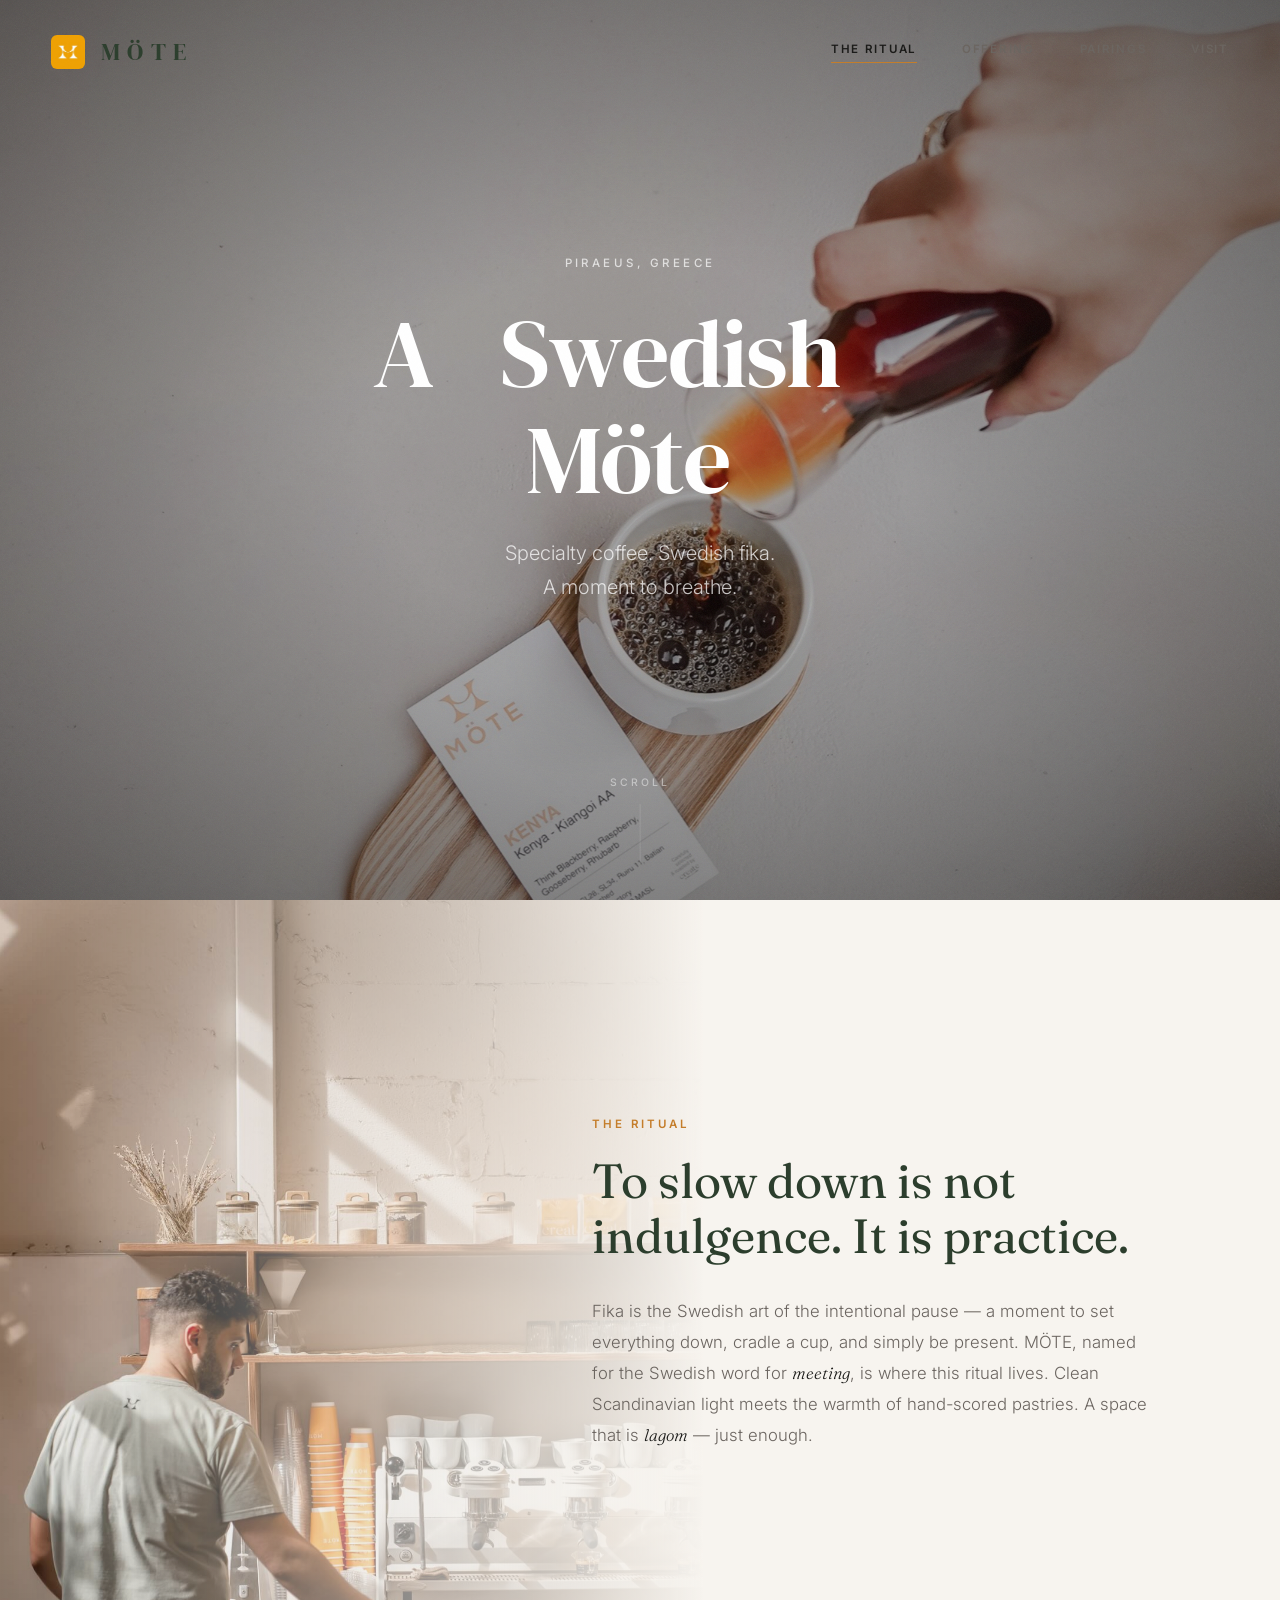
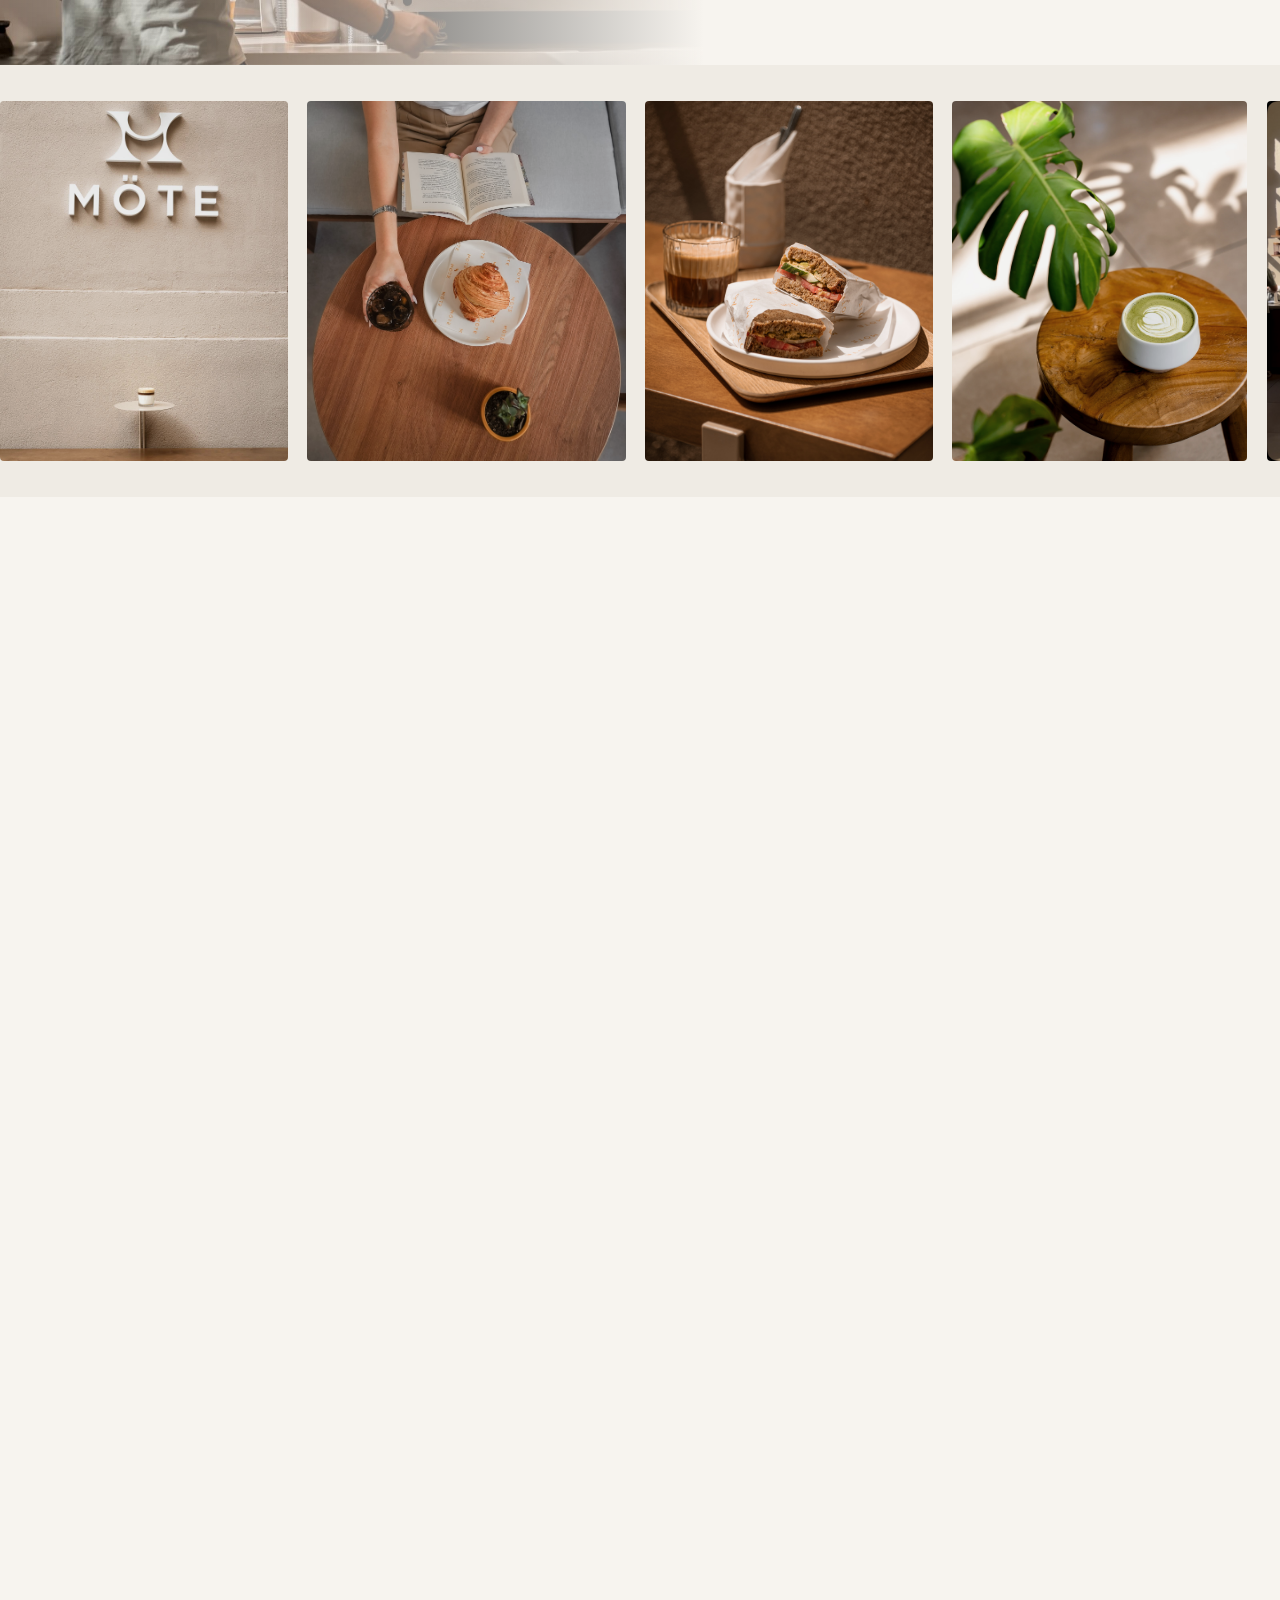
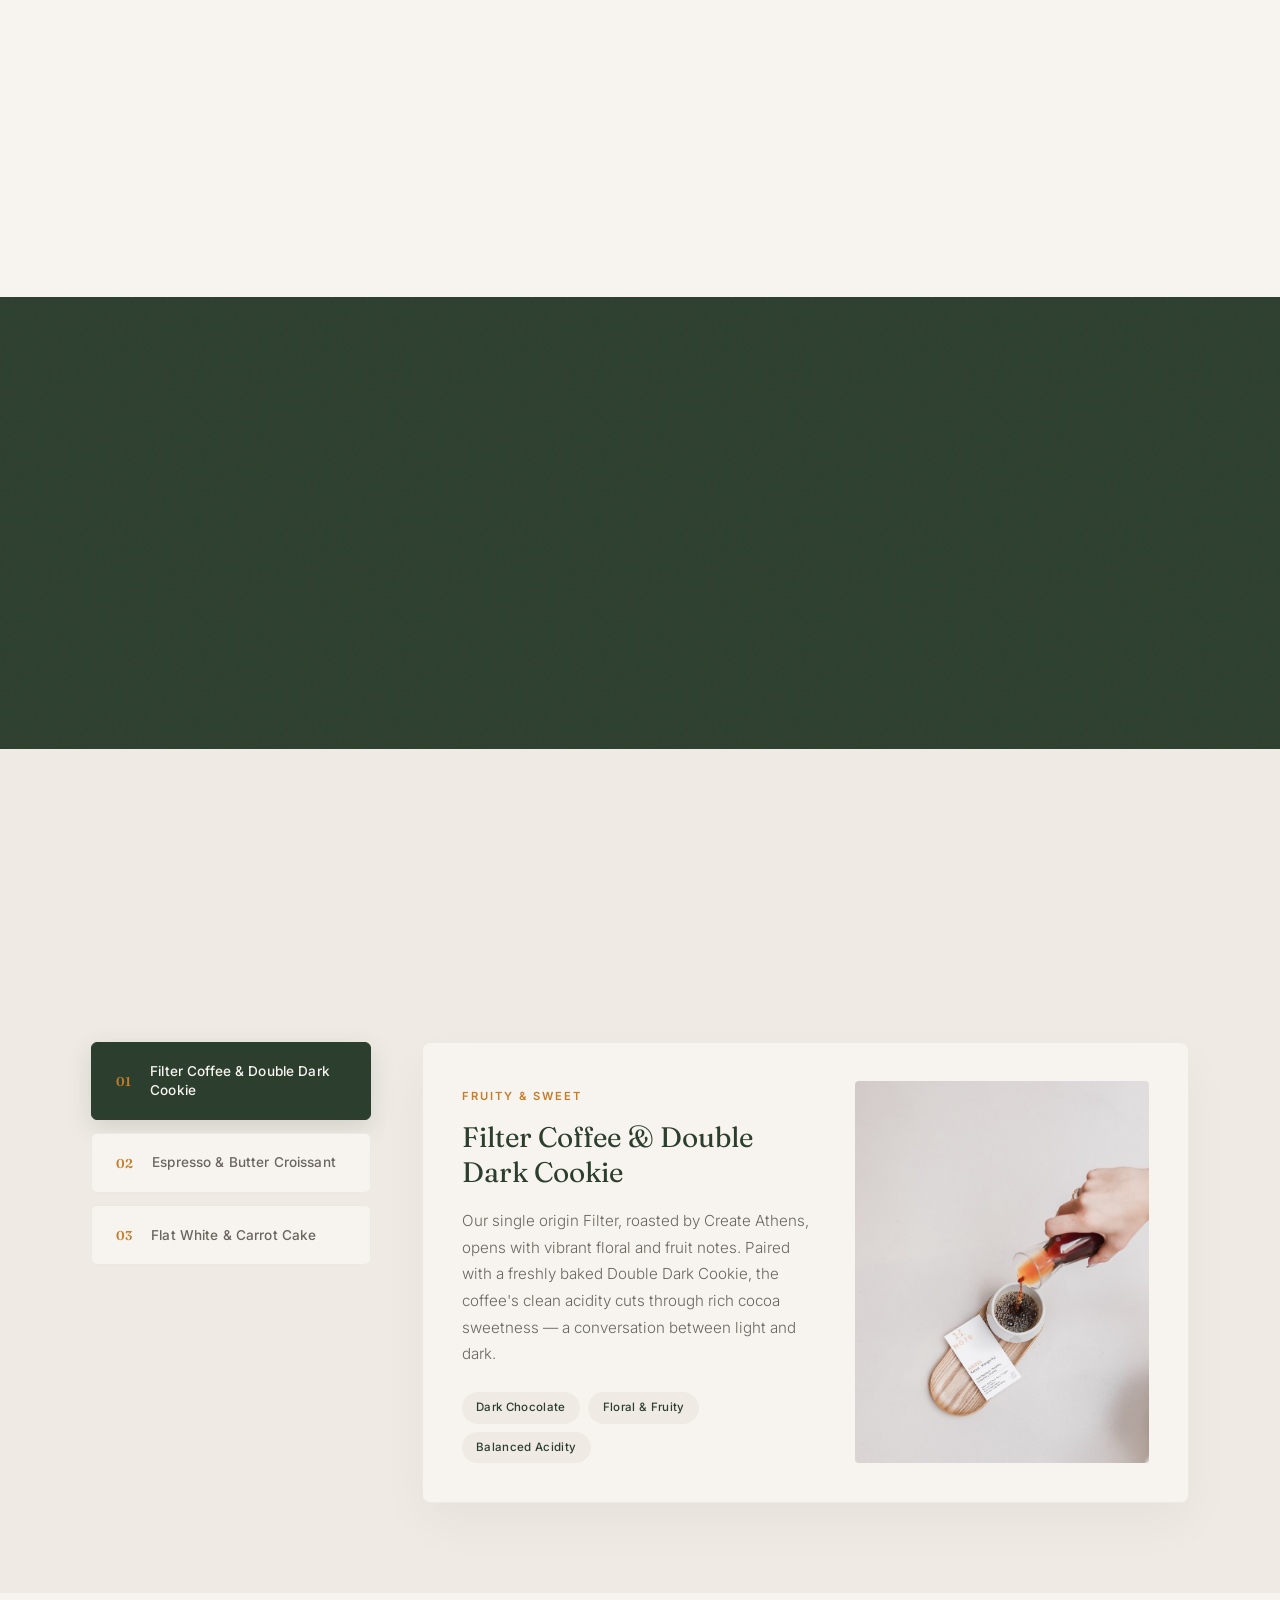
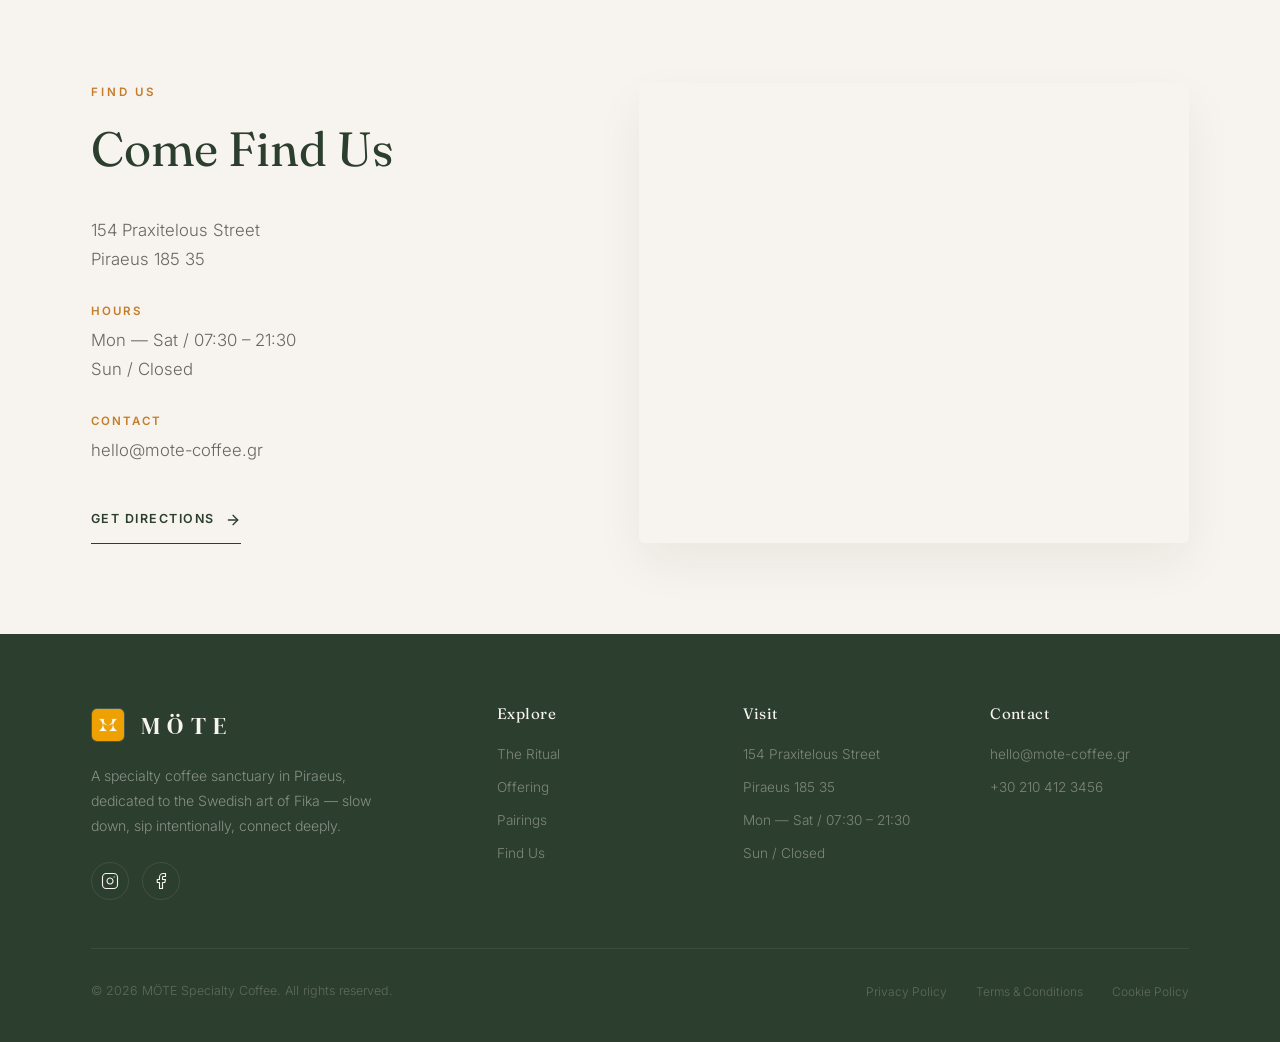
==== commit c16db422: "Update map embed and complete style guide assets" ====
--- a/index.html
+++ b/index.html
@@ -7,7 +7,7 @@
     <title>MÖTE | Specialty Coffee & Swedish Fika — Piraeus</title>
     <meta name="description"
         content="MÖTE is a premium specialty coffee sanctuary in Piraeus, Greece. Dedicated to the Swedish art of Fika — slow down, sip intentionally, connect deeply.">
-    <link rel="stylesheet" href="style.css?v=1.0.3">
+    <link rel="stylesheet" href="style.css?v=1.0.4">
     <!-- Google Fonts: DM Serif Display (cinematic display), Fraunces (optical serif), Inter (modern sans) -->
     <link rel="preconnect" href="https://fonts.googleapis.com">
     <link rel="preconnect" href="https://fonts.gstatic.com" crossorigin>
@@ -65,10 +65,10 @@
                 <span class="hero-eyebrow" id="hero-eyebrow">Piraeus, Greece</span>
                 <h1 class="hero-title" id="hero-title">A Swedish Möte</h1>
                 <p class="hero-subtitle" id="hero-subtitle">Specialty coffee. Swedish fika. <br>A moment to breathe.</p>
-                <div class="scroll-cue" id="scroll-cue">
-                    <span>Scroll</span>
-                    <div class="scroll-line"></div>
-                </div>
+            </div>
+            <div class="scroll-cue" id="scroll-cue">
+                <span>Scroll</span>
+                <div class="scroll-line"></div>
             </div>
         </section>
 
--- a/style.css
+++ b/style.css
@@ -459,18 +459,22 @@
 }
 
 .scroll-cue {
+    position: absolute;
+    bottom: clamp(1.5rem, 4vh, 3rem);
+    left: 50%;
+    transform: translateX(-50%) translateY(15px);
     display: flex;
     flex-direction: column;
     align-items: center;
     gap: 0.8rem;
     opacity: 0;
-    transform: translateY(15px);
     transition: all var(--t-medium) var(--ease-out-expo);
+    z-index: 10;
 }
 
 .scroll-cue.visible {
     opacity: 1;
-    transform: translateY(0);
+    transform: translateX(-50%) translateY(0);
 }
 
 .scroll-cue span {
@@ -1911,14 +1915,7 @@
     }
 
     .scroll-cue {
-        position: absolute;
         bottom: clamp(2rem, 5vh, 4rem);
-        left: 50%;
-        transform: translateX(-50%);
-    }
-
-    .scroll-cue.visible {
-        transform: translateX(-50%);
     }
 }
 
